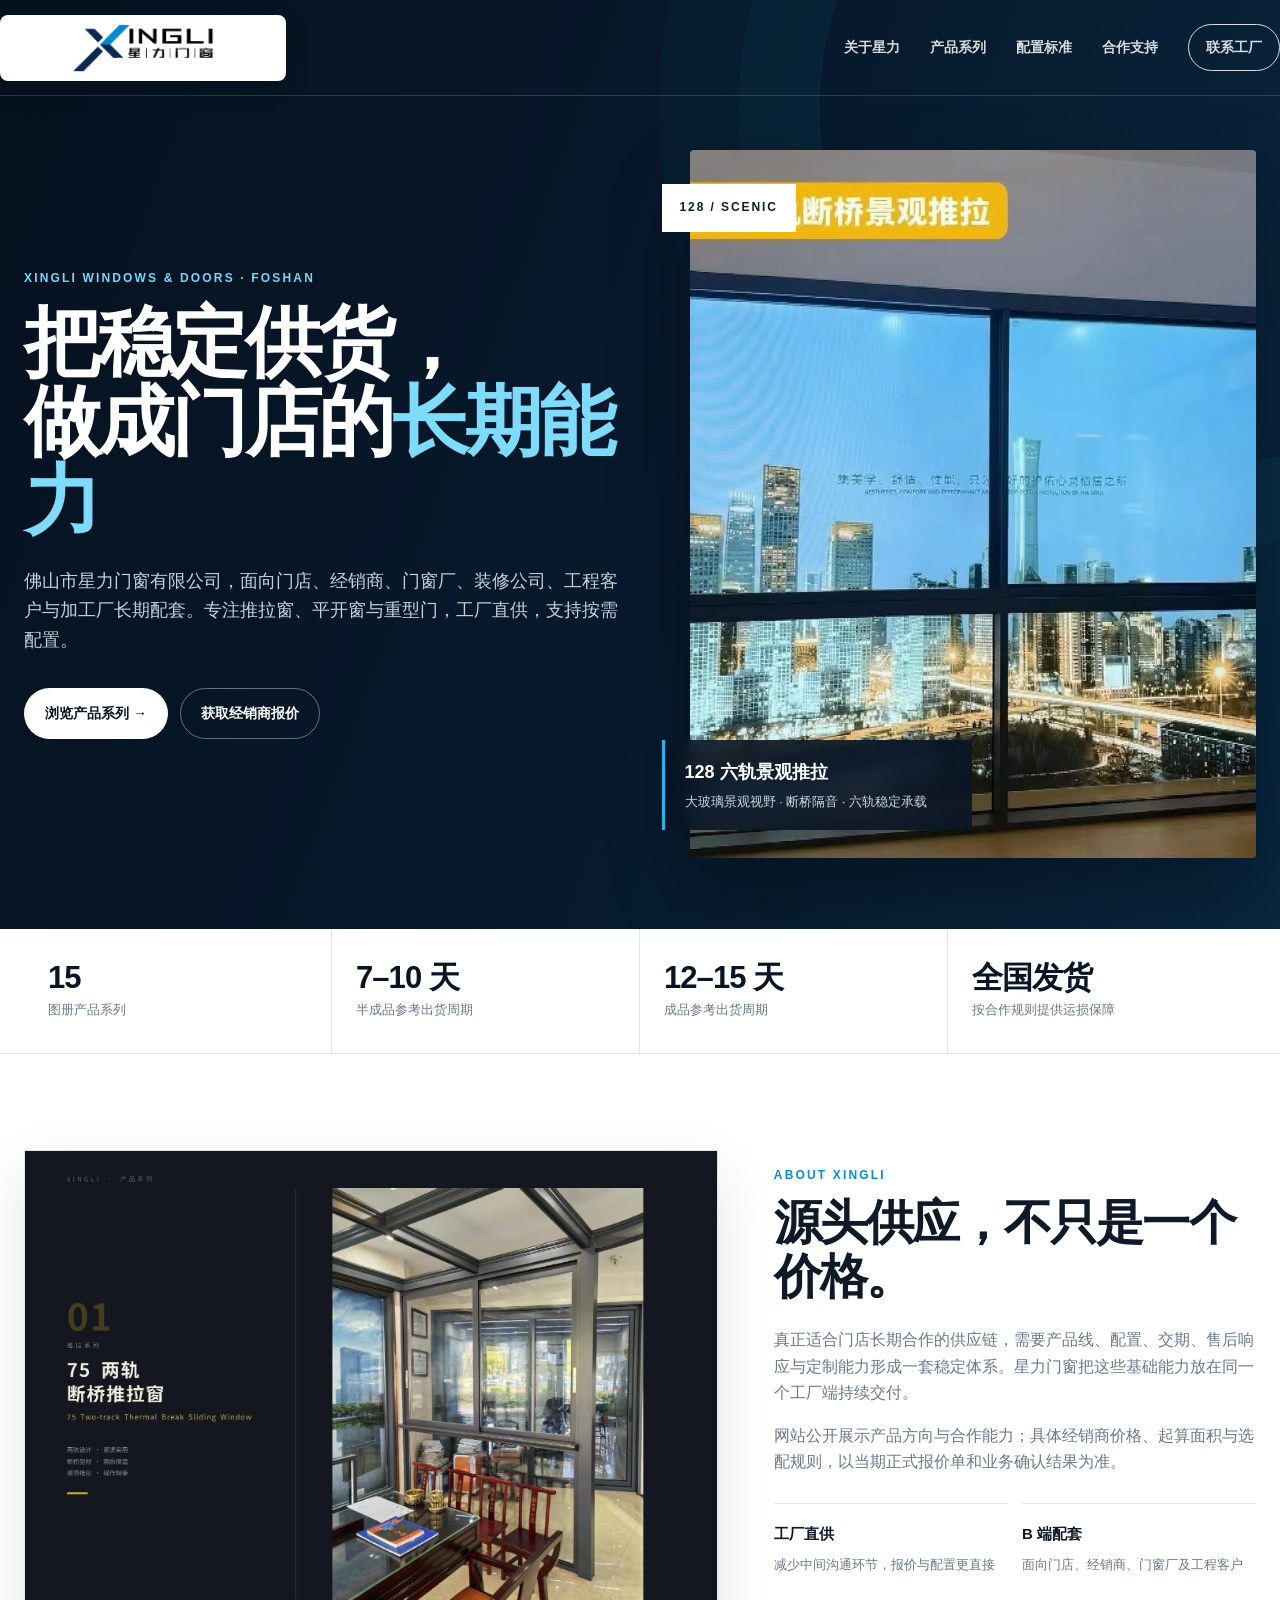
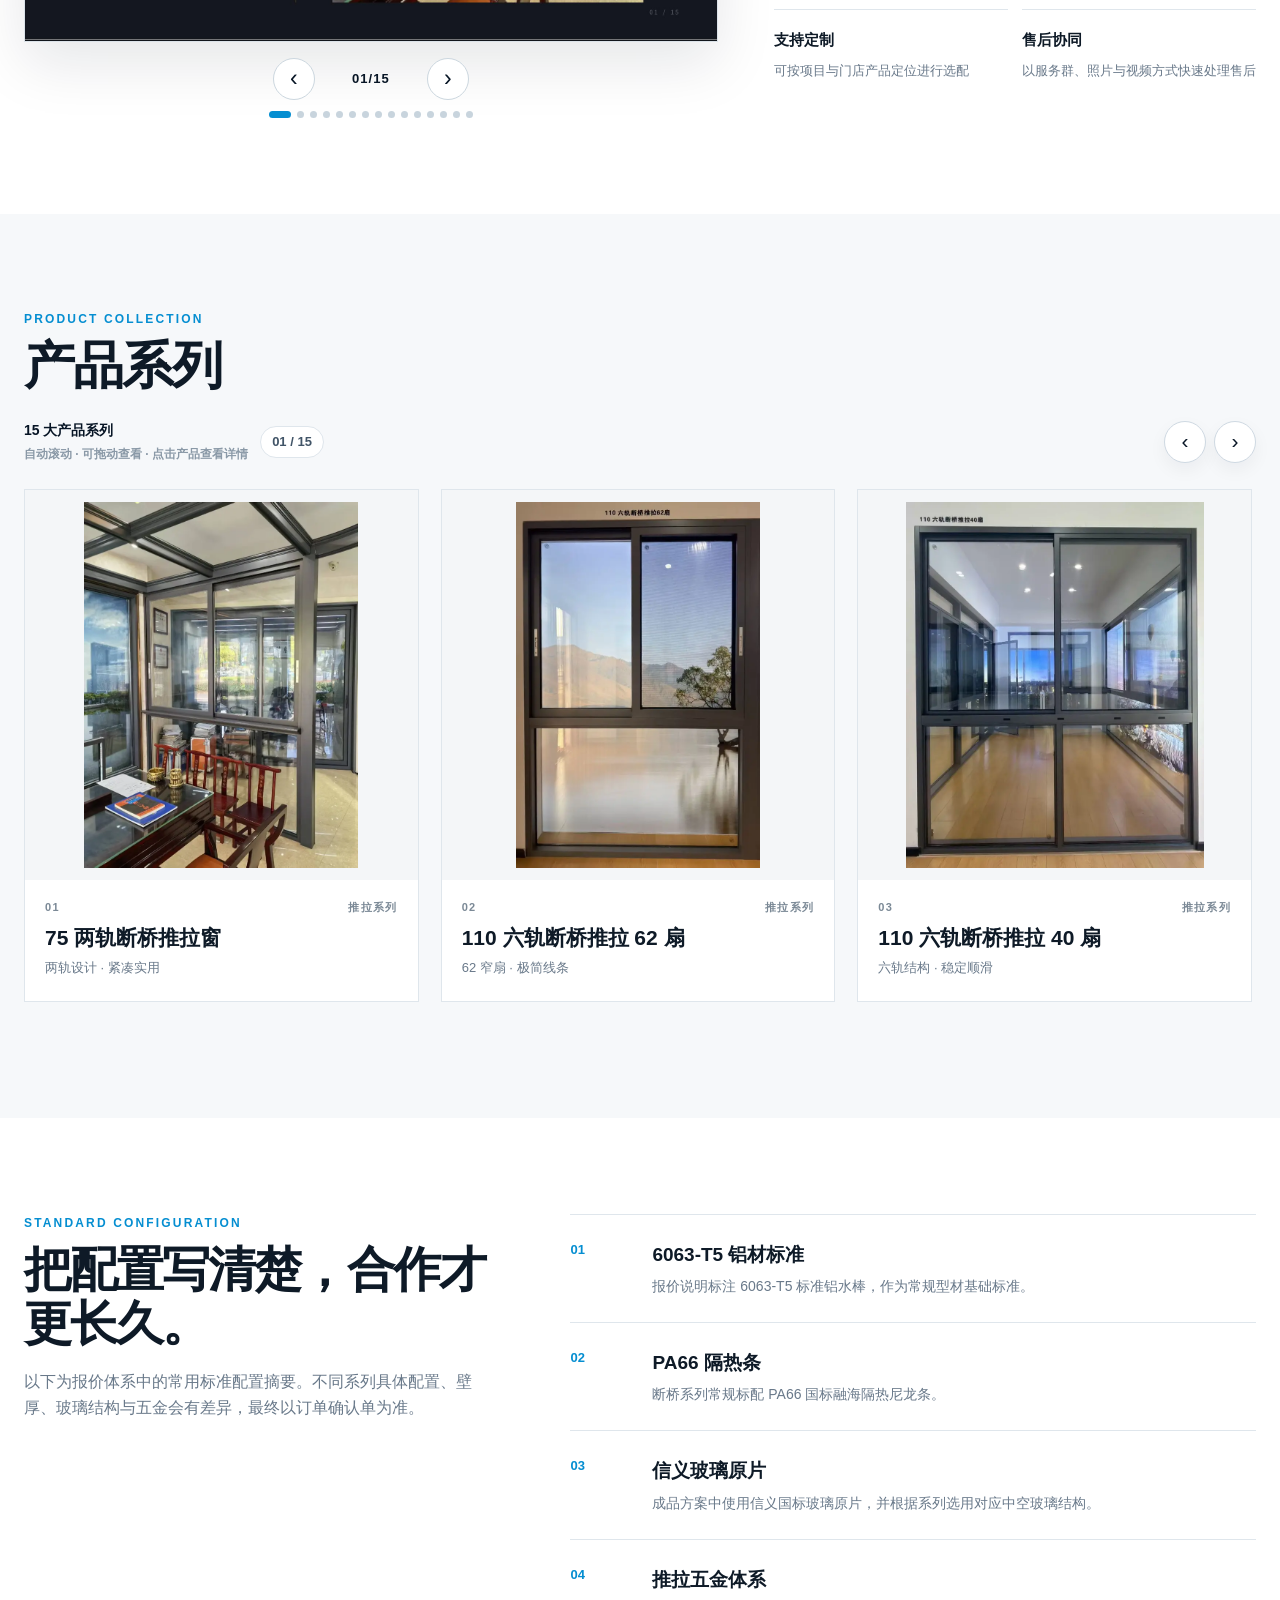
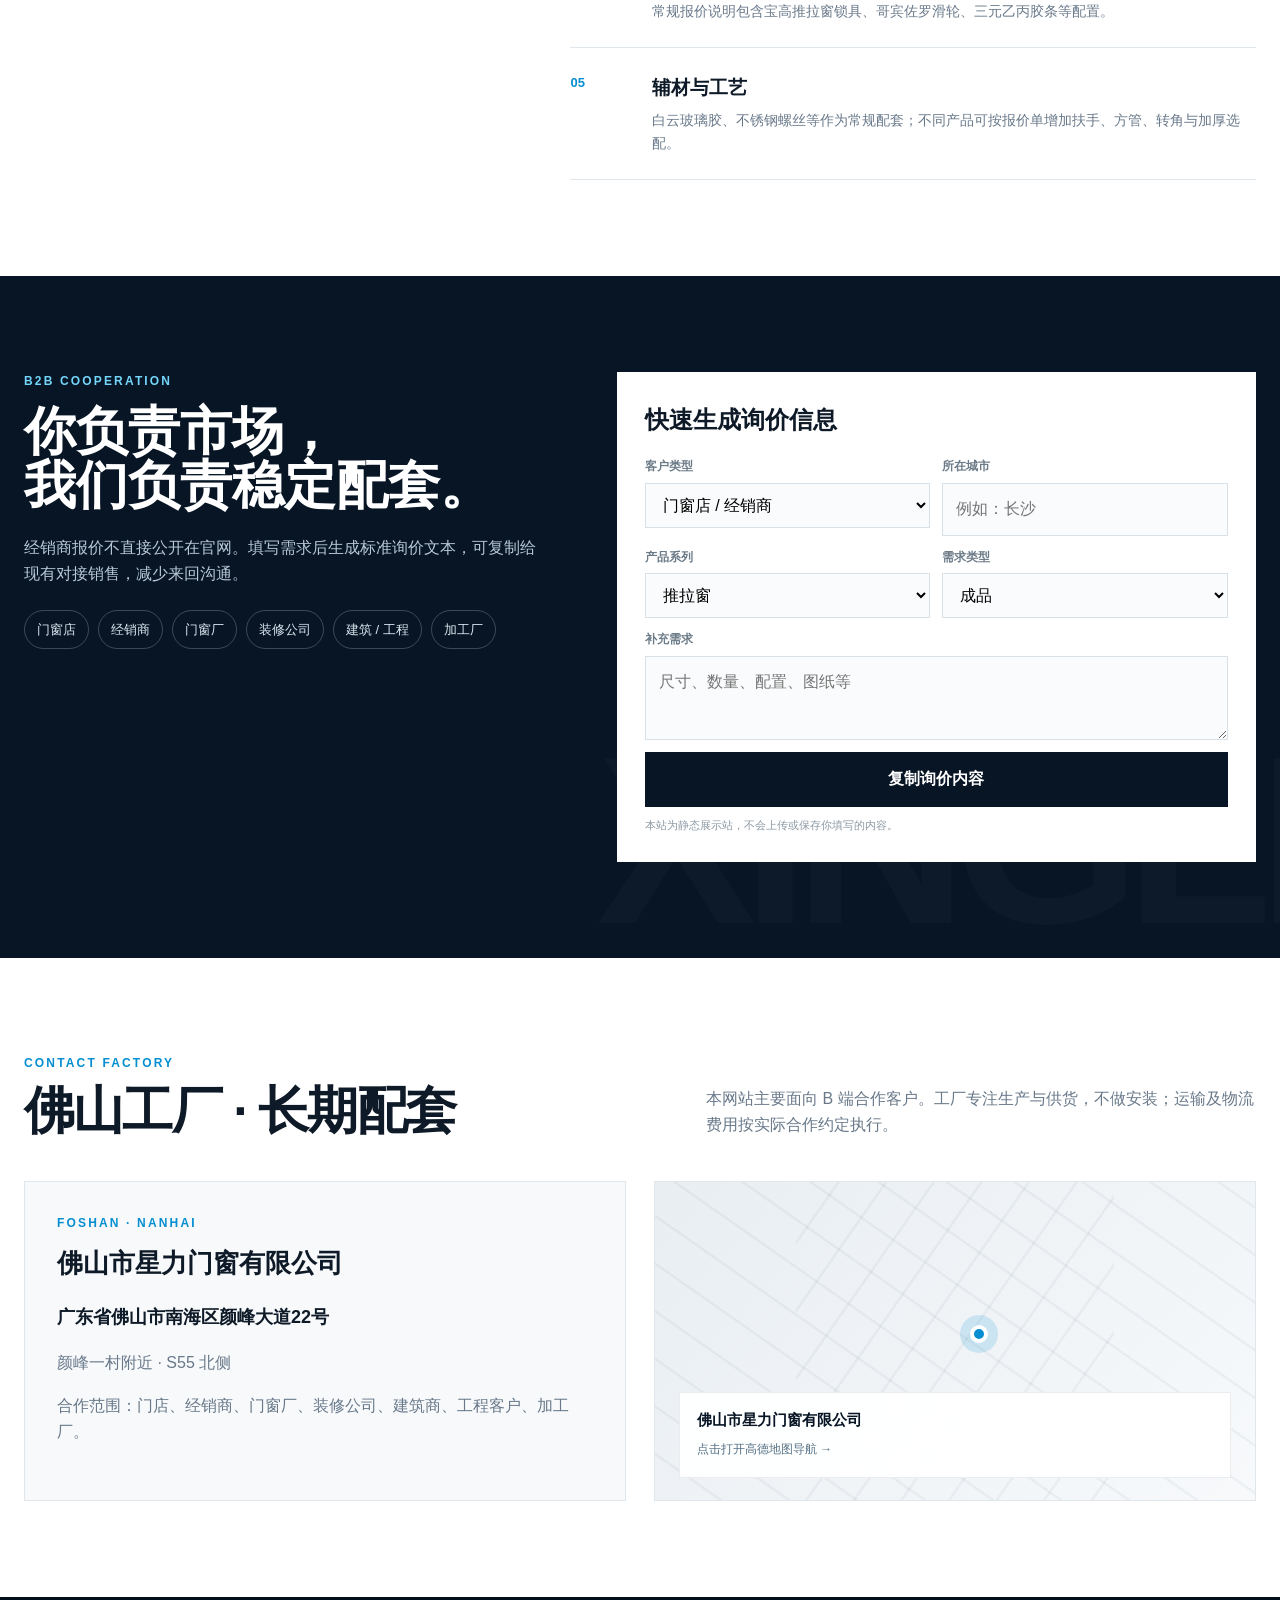
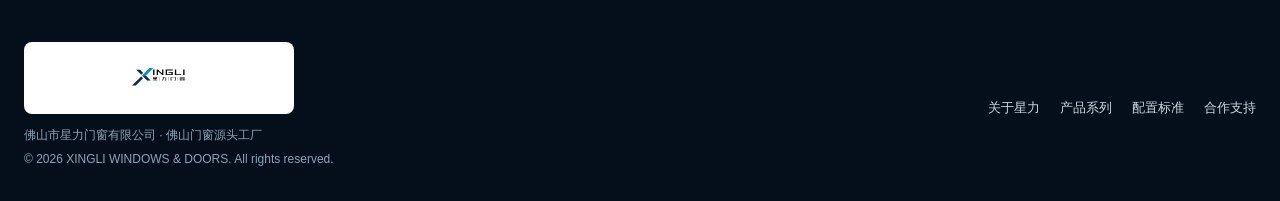
==== index.html @ fdb6240f "Add files via upload" ====
<!doctype html>
<html lang="zh-CN">
<head>
<meta charset="utf-8">
<meta name="viewport" content="width=device-width,initial-scale=1,viewport-fit=cover">
<meta name="description" content="佛山市星力门窗有限公司｜佛山门窗源头工厂，面向门店、经销商、门窗厂、装修公司、工程客户及加工厂长期配套供货。">
<meta name="theme-color" content="#071525">
<title>星力门窗｜佛山门窗源头工厂</title>
<style>
:root{--navy:#071525;--navy2:#0b2340;--blue:#058ed1;--cyan:#22b7eb;--ink:#0e1a27;--muted:#69798a;--paper:#f6f8fa;--line:#dfe6ec;--white:#fff;--max:1240px;--ease:cubic-bezier(.2,.75,.2,1)}
*{box-sizing:border-box} html{scroll-behavior:smooth} body{margin:0;font-family:Inter,-apple-system,BlinkMacSystemFont,"Segoe UI","PingFang SC","Microsoft YaHei",sans-serif;color:var(--ink);background:var(--white);line-height:1.65;overflow-x:hidden} a{color:inherit;text-decoration:none} img{display:block;max-width:100%} button,input,select,textarea{font:inherit}
.container{width:min(var(--max),calc(100% - 48px));margin:auto} .eyebrow{font-size:12px;font-weight:800;letter-spacing:.18em;text-transform:uppercase;color:var(--blue)}
.header{position:fixed;z-index:50;inset:0 0 auto 0;height:84px;display:flex;align-items:center;border-bottom:1px solid rgba(255,255,255,.16);transition:.3s var(--ease);color:#fff} .header.scrolled{background:rgba(255,255,255,.95);backdrop-filter:blur(18px);color:var(--ink);box-shadow:0 8px 30px rgba(7,21,37,.08);border-color:var(--line)}
.nav{display:flex;align-items:center;justify-content:space-between;gap:24px;width:100%} .brand img{height:44px;width:210px;object-fit:contain;background:#fff;border-radius:7px;padding:5px 10px} .navlinks{display:flex;align-items:center;gap:30px;font-size:14px;font-weight:700} .navlinks a{opacity:.84;position:relative} .navlinks a:hover{opacity:1} .nav-cta{padding:11px 17px;border:1px solid currentColor;border-radius:999px}
.hero{min-height:720px;background:linear-gradient(110deg,#06111f 0%,#071a2d 55%,#092740 100%);color:#fff;position:relative;overflow:hidden;padding:150px 0 72px} .hero:before{content:"";position:absolute;width:720px;height:720px;border:1px solid rgba(34,183,235,.12);border-radius:50%;right:-260px;top:-250px;box-shadow:0 0 0 80px rgba(34,183,235,.035),0 0 0 160px rgba(34,183,235,.02)}
.hero-grid{position:relative;z-index:2;display:grid;grid-template-columns:1.03fr .97fr;gap:64px;align-items:center} .hero .eyebrow{color:#74d7fa} .hero h1{font-size:clamp(46px,6vw,82px);line-height:1.03;margin:14px 0 26px;letter-spacing:-.045em;font-weight:800} .hero h1 em{font-style:normal;color:#7fdbfb} .hero-desc{font-size:18px;color:#c4d1dc;max-width:650px;margin:0 0 32px} .hero-actions{display:flex;gap:12px;flex-wrap:wrap} .btn{display:inline-flex;align-items:center;justify-content:center;gap:9px;border-radius:999px;padding:13px 20px;font-weight:800;font-size:14px;border:1px solid transparent;cursor:pointer;transition:.25s var(--ease)} .btn.primary{background:#fff;color:var(--navy)} .btn.ghost{border-color:rgba(255,255,255,.38);color:#fff;background:transparent} .btn:hover{transform:translateY(-2px)}
.hero-visual{position:relative} .hero-photo{width:100%;aspect-ratio:4/5;object-fit:cover;border-radius:4px;box-shadow:0 38px 80px rgba(0,0,0,.33)} .hero-visual:before{content:"128 / SCENIC";position:absolute;z-index:3;left:-28px;top:34px;padding:14px 18px;background:#fff;color:#0d1e31;font-size:12px;font-weight:900;letter-spacing:.16em} .hero-caption{position:absolute;z-index:3;left:-28px;bottom:28px;background:rgba(7,21,37,.88);backdrop-filter:blur(10px);padding:18px 20px;border-left:3px solid var(--cyan);width:min(310px,80%);font-size:13px;color:#c9d7e3} .hero-caption strong{display:block;color:#fff;font-size:18px;margin-bottom:3px}
.metrics{position:relative;z-index:4;margin-top:-1px;background:#fff;border-bottom:1px solid var(--line)} .metrics-grid{display:grid;grid-template-columns:repeat(4,1fr)} .metric{padding:31px 24px;border-right:1px solid var(--line)} .metric:last-child{border-right:0} .metric strong{display:block;font-size:31px;line-height:1.15;color:var(--navy);letter-spacing:-.03em} .metric span{font-size:13px;color:var(--muted)}
.section{padding:96px 0} .section.soft{background:var(--paper)} .section-head{display:flex;align-items:end;justify-content:space-between;gap:34px;margin-bottom:42px} .section-head h2{font-size:clamp(32px,4vw,52px);line-height:1.12;letter-spacing:-.035em;margin:8px 0 0} .section-head p{max-width:550px;color:var(--muted);margin:0}
.about-grid{display:grid;grid-template-columns:1fr 1fr;gap:70px;align-items:center} .about-photo{position:relative;overflow:hidden;background:#0a1b2e;min-height:540px} .about-photo img{width:100%;height:540px;object-fit:cover;opacity:.92} .about-photo:after{content:"XINGLI / FOSHAN";position:absolute;left:24px;bottom:22px;background:#fff;color:#0a1725;padding:12px 14px;font-size:11px;font-weight:900;letter-spacing:.16em} .about-copy h2{font-size:48px;line-height:1.12;letter-spacing:-.04em;margin:10px 0 24px} .about-copy p{color:var(--muted);font-size:16px} .about-points{display:grid;grid-template-columns:1fr 1fr;gap:14px;margin-top:28px} .about-point{padding:18px 0;border-top:1px solid var(--line)} .about-point b{display:block;font-size:15px;margin-bottom:4px} .about-point span{font-size:13px;color:var(--muted)}
.filters{display:flex;gap:9px;flex-wrap:wrap} .filter{border:1px solid var(--line);background:#fff;color:#536476;padding:9px 15px;border-radius:999px;cursor:pointer;font-weight:700;font-size:13px} .filter.active{background:var(--navy);color:#fff;border-color:var(--navy)} .product-grid{display:grid;grid-template-columns:repeat(3,1fr);gap:22px} .product-card{position:relative;min-width:0;background:#fff;border:1px solid var(--line);padding-bottom:22px;overflow:hidden;transition:.28s var(--ease)} .product-card:hover{transform:translateY(-6px);box-shadow:0 18px 55px rgba(7,21,37,.11)} .product-hit{position:absolute;inset:0;z-index:5;border:0;background:transparent;cursor:pointer} .product-photo{height:340px;overflow:hidden;background:#dce5eb} .product-photo img{width:100%;height:100%;object-fit:cover;transition:.6s var(--ease)} .product-card:hover .product-photo img{transform:scale(1.035)} .product-meta{display:flex;justify-content:space-between;padding:18px 20px 0;color:#7b8996;font-size:11px;font-weight:900;letter-spacing:.12em;text-transform:uppercase} .product-card h3{font-size:21px;line-height:1.3;margin:8px 20px 6px} .product-card p{margin:0 20px;color:var(--muted);font-size:13px}
.standards{display:grid;grid-template-columns:.82fr 1.18fr;gap:70px;align-items:start} .standards-intro{position:sticky;top:120px} .standards-intro h2{font-size:48px;line-height:1.12;margin:10px 0 18px;letter-spacing:-.04em} .standards-intro p{color:var(--muted)} .std-list{border-top:1px solid var(--line)} .std{display:grid;grid-template-columns:64px 1fr;gap:18px;padding:24px 0;border-bottom:1px solid var(--line)} .std-num{font-weight:900;color:var(--blue);font-size:13px} .std h3{margin:0 0 5px;font-size:19px} .std p{margin:0;color:var(--muted);font-size:14px}
.coop{background:var(--navy);color:#fff;position:relative;overflow:hidden} .coop:before{content:"XINGLI";position:absolute;right:-30px;bottom:-80px;font-weight:900;font-size:240px;letter-spacing:-.06em;color:rgba(255,255,255,.025)} .coop-grid{position:relative;z-index:2;display:grid;grid-template-columns:.9fr 1.1fr;gap:70px} .coop h2{font-size:52px;line-height:1.05;margin:12px 0 22px} .coop p{color:#b8c8d6} .coop-tags{display:flex;flex-wrap:wrap;gap:9px;margin-top:22px} .coop-tag{border:1px solid rgba(255,255,255,.22);padding:8px 12px;border-radius:999px;font-size:13px;color:#dbe6ef} .inquiry{background:#fff;color:var(--ink);padding:28px} .inquiry h3{margin:0 0 18px;font-size:24px} .form-grid{display:grid;grid-template-columns:1fr 1fr;gap:12px} .field{display:flex;flex-direction:column;gap:6px} .field.full{grid-column:1/-1} .field label{font-size:12px;font-weight:800;color:#6c7b88} .field input,.field select,.field textarea{width:100%;border:1px solid #d9e1e8;background:#fafbfc;padding:12px 13px;outline:none;border-radius:0} .field textarea{min-height:84px;resize:vertical} .copy-btn{width:100%;margin-top:12px;background:var(--navy);color:#fff;border:0;border-radius:0;padding:14px;font-weight:900;cursor:pointer} .form-note{font-size:11px;color:#8b98a3;margin-top:9px}
.address{display:grid;grid-template-columns:1fr 1fr;gap:28px;align-items:stretch} .address-card{background:#f7f9fb;border:1px solid var(--line);padding:32px} .address-card h3{font-size:26px;margin:8px 0 12px} .address-card p{color:var(--muted)} .address-card .big{font-size:18px;color:var(--ink);font-weight:800} .map-placeholder{min-height:320px;background:linear-gradient(135deg,#e9eef2,#f7f9fb);position:relative;overflow:hidden;border:1px solid var(--line)} .map-placeholder:before,.map-placeholder:after{content:"";position:absolute;inset:0;background:repeating-linear-gradient(35deg,transparent 0 36px,rgba(7,21,37,.045) 37px 39px)} .map-placeholder:after{transform:rotate(90deg)} .pin{position:absolute;z-index:3;left:54%;top:48%;transform:translate(-50%,-50%);width:18px;height:18px;background:var(--blue);border:4px solid #fff;border-radius:50%;box-shadow:0 0 0 10px rgba(5,142,209,.16)}
.footer{background:#050f1b;color:#8fa1b1;padding:45px 0 28px} .footer-grid{display:grid;grid-template-columns:1fr auto;gap:30px;align-items:center} .footer-brand img{height:42px;width:190px;object-fit:contain;background:#fff;border-radius:6px;padding:4px 8px;margin-bottom:12px} .footer p{font-size:12px;margin:4px 0} .footer-links{display:flex;gap:20px;color:#cbd6df;font-size:13px}
.modal{position:fixed;z-index:100;inset:0;background:rgba(3,12,22,.76);backdrop-filter:blur(8px);display:none;align-items:center;justify-content:center;padding:24px} .modal.open{display:flex} .modal-card{width:min(980px,100%);max-height:88vh;overflow:auto;background:#fff;display:grid;grid-template-columns:1fr 1fr;box-shadow:0 30px 90px rgba(0,0,0,.35)} .modal-photo{min-height:560px;background:#dce5eb} .modal-photo img{width:100%;height:100%;object-fit:cover} .modal-copy{padding:42px;position:relative} .modal-close{position:absolute;right:20px;top:18px;border:0;background:#f0f3f5;width:38px;height:38px;border-radius:50%;cursor:pointer;font-size:22px} .modal-copy h3{font-size:34px;line-height:1.16;margin:10px 0 22px} .modal-copy ul{padding:0;list-style:none;border-top:1px solid var(--line)} .modal-copy li{padding:13px 0;border-bottom:1px solid var(--line);color:#506171} .modal-copy .quote{margin-top:28px;background:var(--navy);color:#fff;padding:16px 18px;display:inline-block;font-weight:800}
.toast{position:fixed;z-index:120;left:50%;bottom:28px;transform:translate(-50%,20px);background:#071525;color:#fff;padding:12px 18px;opacity:0;pointer-events:none;transition:.25s;border-radius:999px;font-size:13px} .toast.show{opacity:1;transform:translate(-50%,0)}
@media(max-width:980px){.navlinks{display:none} .hero-grid,.about-grid,.standards,.coop-grid,.address{grid-template-columns:1fr} .hero{padding-top:130px} .hero-visual{max-width:620px} .hero-visual:before,.hero-caption{left:18px} .metrics-grid{grid-template-columns:1fr 1fr} .metric:nth-child(2){border-right:0} .product-grid{grid-template-columns:1fr 1fr} .standards-intro{position:static} .modal-card{grid-template-columns:1fr} .modal-photo{min-height:360px;max-height:420px}}
@media(max-width:620px){.container{width:min(var(--max),calc(100% - 28px))} .header{height:70px} .brand img{height:38px;width:178px} .hero{min-height:auto;padding:112px 0 52px} .hero h1{font-size:44px} .hero-desc{font-size:16px} .metrics-grid{grid-template-columns:1fr 1fr} .metric{padding:22px 15px} .metric strong{font-size:24px} .section{padding:68px 0} .section-head{display:block} .section-head p{margin-top:14px} .about-copy h2,.standards-intro h2,.coop h2{font-size:38px} .about-photo,.about-photo img{min-height:380px;height:380px} .product-grid{grid-template-columns:1fr} .product-photo{height:390px} .form-grid{grid-template-columns:1fr} .field.full{grid-column:auto} .footer-grid{grid-template-columns:1fr} .footer-links{flex-wrap:wrap} .modal-copy{padding:30px 22px} .modal-copy h3{font-size:28px}}

/* === V3 refinements: larger brand + full-series scrolling showcase === */
.header{height:96px}
.brand{display:flex;align-items:center;flex:0 0 auto}
.brand img{
  width:286px!important;
  height:66px!important;
  object-fit:contain!important;
  object-position:center!important;
  padding:8px 16px!important;
  border-radius:8px!important;
  background:#fff!important;
  box-shadow:0 8px 28px rgba(0,0,0,.10);
}
.header.scrolled .brand img{box-shadow:0 6px 22px rgba(7,21,37,.09)}
.filters{display:none!important}
#products .section-head{margin-bottom:24px}
.product-carousel-shell{position:relative}
.product-carousel-toolbar{
  display:flex;align-items:center;justify-content:space-between;gap:18px;
  margin:0 0 18px;color:#647587;font-size:13px
}
.product-carousel-label{display:flex;align-items:center;gap:12px;font-weight:700}
.product-carousel-label b{font-size:14px;color:var(--navy)}
.product-carousel-count{
  display:inline-flex;align-items:center;justify-content:center;
  min-width:64px;height:32px;padding:0 10px;border:1px solid var(--line);
  border-radius:999px;background:#fff;color:#415467;font-weight:800
}
.product-carousel-actions{display:flex;gap:8px}
.carousel-btn{
  width:42px;height:42px;border-radius:50%;border:1px solid #cfd9e2;background:#fff;
  color:var(--navy);display:grid;place-items:center;cursor:pointer;font-size:21px;
  transition:.22s var(--ease);box-shadow:0 7px 18px rgba(7,21,37,.05)
}
.carousel-btn:hover{background:var(--navy);color:#fff;transform:translateY(-1px)}
.product-grid{
  display:flex!important;
  grid-template-columns:none!important;
  gap:22px!important;
  overflow-x:auto!important;
  overflow-y:hidden;
  scroll-snap-type:x mandatory;
  scroll-behavior:smooth;
  padding:6px 2px 20px!important;
  scrollbar-width:thin;
  scrollbar-color:#b7c7d4 transparent;
  overscroll-behavior-x:contain;
}
.product-grid::-webkit-scrollbar{height:7px}
.product-grid::-webkit-scrollbar-track{background:transparent}
.product-grid::-webkit-scrollbar-thumb{background:#b7c7d4;border-radius:999px}
.product-card{
  flex:0 0 calc((100% - 44px)/3)!important;
  scroll-snap-align:start;
  display:block!important;
}
.product-photo{height:390px!important}
.product-carousel-hint{margin-top:3px;font-size:12px;color:#8a99a7}
@media(max-width:980px){
  .header{height:86px}
  .brand img{width:240px!important;height:58px!important}
  .product-card{flex-basis:calc((100% - 22px)/2)!important}
}
@media(max-width:620px){
  .header{height:76px}
  .brand img{width:205px!important;height:50px!important;padding:6px 10px!important}
  .product-carousel-toolbar{align-items:flex-end}
  .product-carousel-label{display:block}
  .product-carousel-count{margin-top:6px}
  .product-card{flex-basis:86%!important}
  .product-photo{height:390px!important}
  .carousel-btn{width:38px;height:38px}
}


/* === V4: preserve product-card carousel, show images in full, add 15-page catalogue slider === */
.product-photo{
  height:390px!important;
  padding:12px!important;
  background:#f4f6f8!important;
  display:flex!important;
  align-items:center!important;
  justify-content:center!important;
}
.product-photo img{
  width:100%!important;
  height:100%!important;
  object-fit:contain!important;
  object-position:center!important;
  transform:none!important;
}
.product-card:hover .product-photo img{transform:none!important}

.about-grid{grid-template-columns:minmax(0,1.18fr) minmax(360px,.82fr)!important;gap:56px!important;align-items:center!important}
.catalog-showcase{min-width:0;width:100%;position:relative}
.catalog-viewport{
  width:100%;overflow:hidden;background:#11151b;border:1px solid #dce3e9;
  box-shadow:0 22px 55px rgba(7,21,37,.10)
}
.catalog-track{display:flex;width:100%;transition:transform .62s cubic-bezier(.22,.61,.36,1);will-change:transform}
.catalog-slide{flex:0 0 100%;width:100%;display:flex;align-items:center;justify-content:center;background:#11151b}
.catalog-slide img{display:block;width:100%;height:auto;aspect-ratio:1754/1241;object-fit:contain;object-position:center;background:#11151b}
.catalog-controls{display:flex;align-items:center;justify-content:center;gap:16px;margin-top:16px}
.catalog-arrow{
  width:42px;height:42px;border-radius:50%;border:1px solid #ccd7df;background:#fff;color:#071525;
  font-size:23px;cursor:pointer;display:grid;place-items:center;transition:.2s
}
.catalog-arrow:hover{background:#071525;color:#fff;border-color:#071525}
.catalog-progress{min-width:80px;text-align:center;font-weight:900;letter-spacing:.08em;color:#071525;font-size:13px}
.catalog-dots{display:flex;justify-content:center;gap:6px;flex-wrap:wrap;margin-top:11px}
.catalog-dot{width:7px;height:7px;border:0;border-radius:50%;background:#c8d4dd;padding:0;cursor:pointer;transition:.2s}
.catalog-dot.active{width:22px;border-radius:99px;background:#058ed1}

.map-placeholder.map-link{display:block;text-decoration:none;color:inherit;cursor:pointer;transition:.25s;position:relative}
.map-placeholder.map-link:hover{transform:translateY(-2px);box-shadow:0 16px 40px rgba(7,21,37,.10)}
.map-label{position:absolute;z-index:4;left:24px;right:24px;bottom:22px;background:rgba(255,255,255,.94);padding:15px 17px;border:1px solid rgba(7,21,37,.08);backdrop-filter:blur(8px)}
.map-label b{display:block;font-size:15px;color:#071525;margin-bottom:3px}
.map-label small{font-size:12px;color:#547084}

.footer-brand img{
  width:270px!important;height:72px!important;object-fit:contain!important;object-position:center!important;
  padding:7px 12px!important;background:#fff!important;border-radius:8px!important;margin-bottom:12px!important
}

@media(max-width:980px){
  .about-grid{grid-template-columns:1fr!important;gap:36px!important}
  .catalog-showcase{max-width:900px;margin:0 auto}
  .product-photo{height:360px!important}
}
@media(max-width:760px){
  .product-photo{height:330px!important;padding:8px!important}
  .catalog-controls{margin-top:12px}
  .catalog-arrow{width:38px;height:38px}
  .footer-brand img{width:240px!important;height:64px!important}
}

</style>
</head>
<body>
<header class="header" id="header"><div class="container nav"><a class="brand" href="#top" aria-label="星力门窗首页"><img src="[data-uri]" alt="星力门窗 LOGO"></a><nav class="navlinks"><a href="#about">关于星力</a><a href="#products">产品系列</a><a href="#standards">配置标准</a><a href="#cooperation">合作支持</a><a href="#contact" class="nav-cta">联系工厂</a></nav></div></header>
<main id="top">
<section class="hero"><div class="container hero-grid"><div><div class="eyebrow">XINGLI WINDOWS & DOORS · FOSHAN</div><h1>把稳定供货，<br>做成门店的<em>长期能力</em></h1><p class="hero-desc">佛山市星力门窗有限公司，面向门店、经销商、门窗厂、装修公司、工程客户与加工厂长期配套。专注推拉窗、平开窗与重型门，工厂直供，支持按需配置。</p><div class="hero-actions"><a class="btn primary" href="#products">浏览产品系列 →</a><a class="btn ghost" href="#cooperation">获取经销商报价</a></div></div><div class="hero-visual"><img class="hero-photo" src="[data-uri]" alt="128六轨断桥景观推拉"><div class="hero-caption"><strong>128 六轨景观推拉</strong>大玻璃景观视野 · 断桥隔音 · 六轨稳定承载</div></div></div></section>
<section class="metrics"><div class="container metrics-grid"><div class="metric"><strong>15</strong><span>图册产品系列</span></div><div class="metric"><strong>7–10 天</strong><span>半成品参考出货周期</span></div><div class="metric"><strong>12–15 天</strong><span>成品参考出货周期</span></div><div class="metric"><strong>全国发货</strong><span>按合作规则提供运损保障</span></div></div></section>
<section class="section" id="about"><div class="container about-grid">
<div class="catalog-showcase" id="catalogShowcase" aria-label="星力门窗15个产品系列图册轮播">
  <div class="catalog-viewport"><div class="catalog-track" id="catalogTrack"><div class="catalog-slide" data-catalog-slide="1"><img src="[data-uri]" alt="星力门窗产品系列图册第1页"></div><div class="catalog-slide" data-catalog-slide="2"><img src="[data-uri]" alt="星力门窗产品系列图册第2页"></div><div class="catalog-slide" data-catalog-slide="3"><img src="[data-uri]" alt="星力门窗产品系列图册第3页"></div><div class="catalog-slide" data-catalog-slide="4"><img src="[data-uri]" alt="星力门窗产品系列图册第4页"></div><div class="catalog-slide" data-catalog-slide="5"><img src="[data-uri]" alt="星力门窗产品系列图册第5页"></div><div class="catalog-slide" data-catalog-slide="6"><img src="[data-uri]" alt="星力门窗产品系列图册第6页"></div><div class="catalog-slide" data-catalog-slide="7"><img src="[data-uri]" alt="星力门窗产品系列图册第7页"></div><div class="catalog-slide" data-catalog-slide="8"><img src="[data-uri]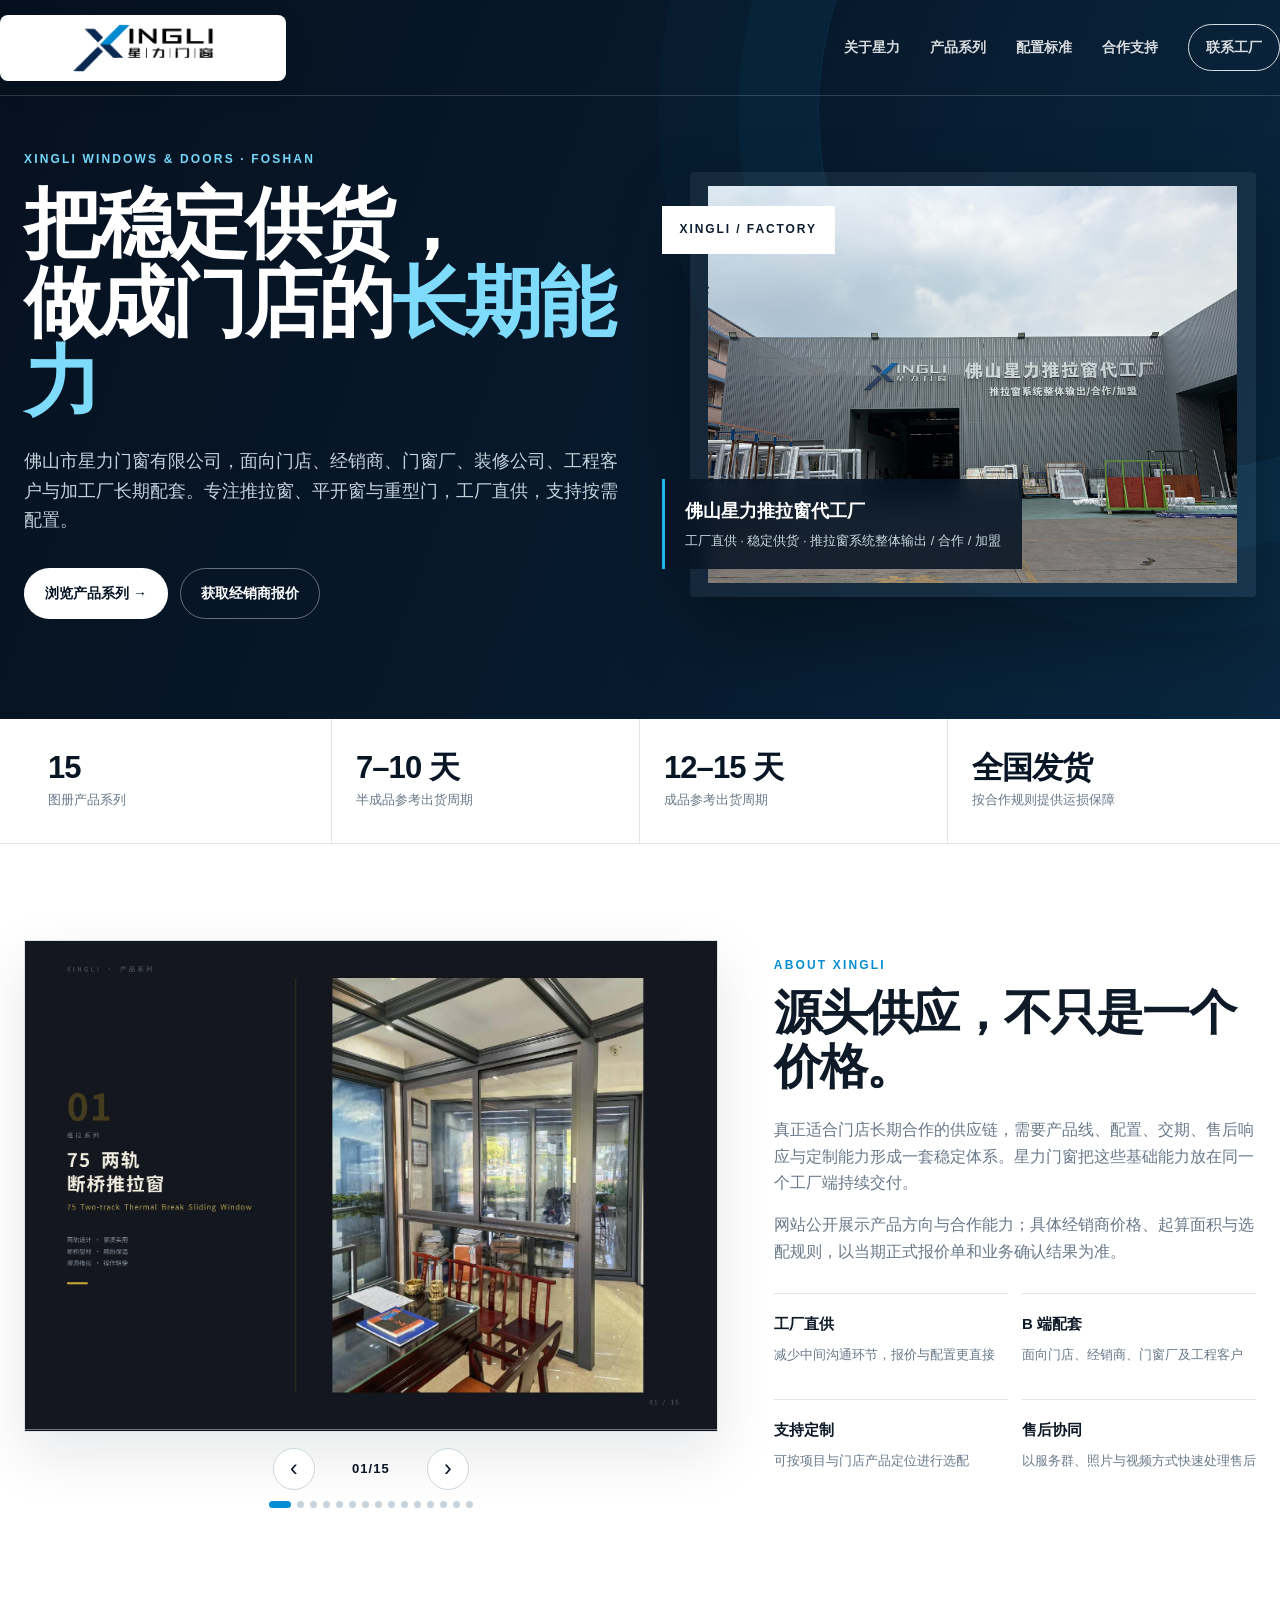
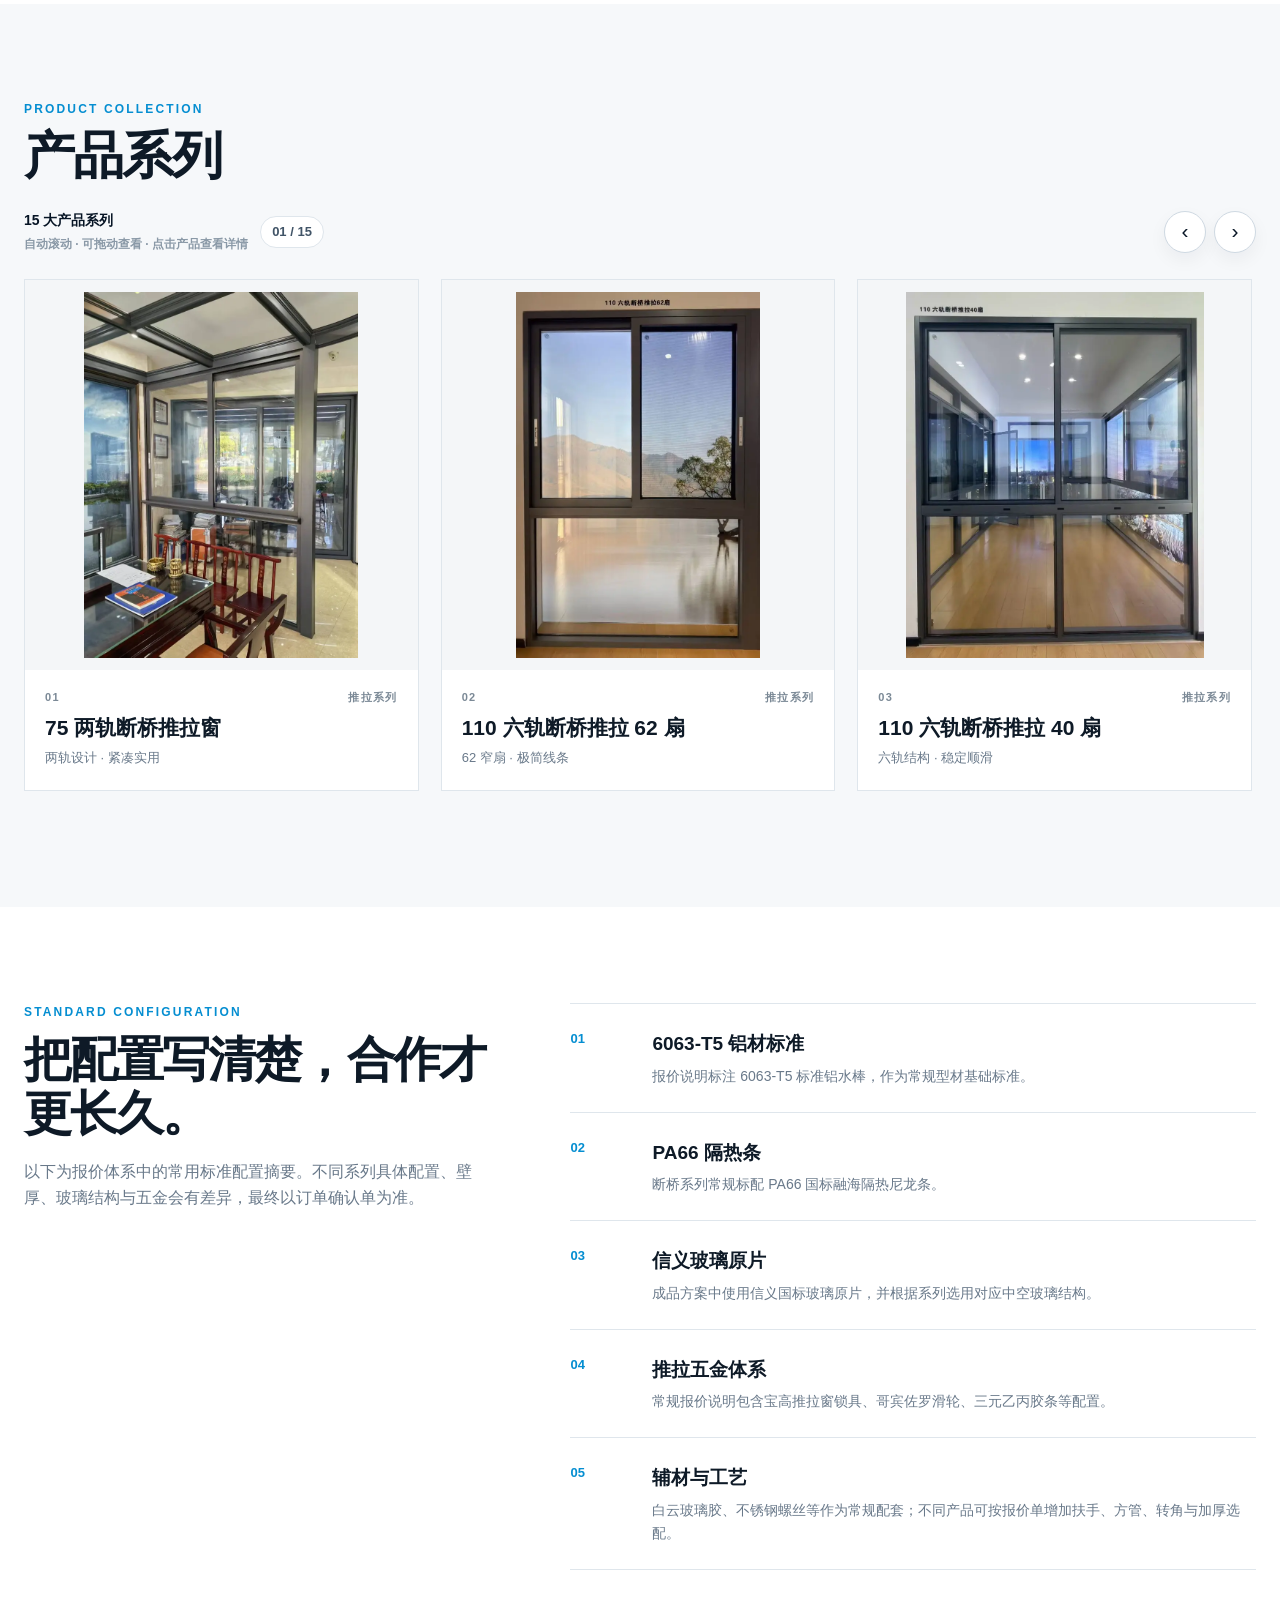
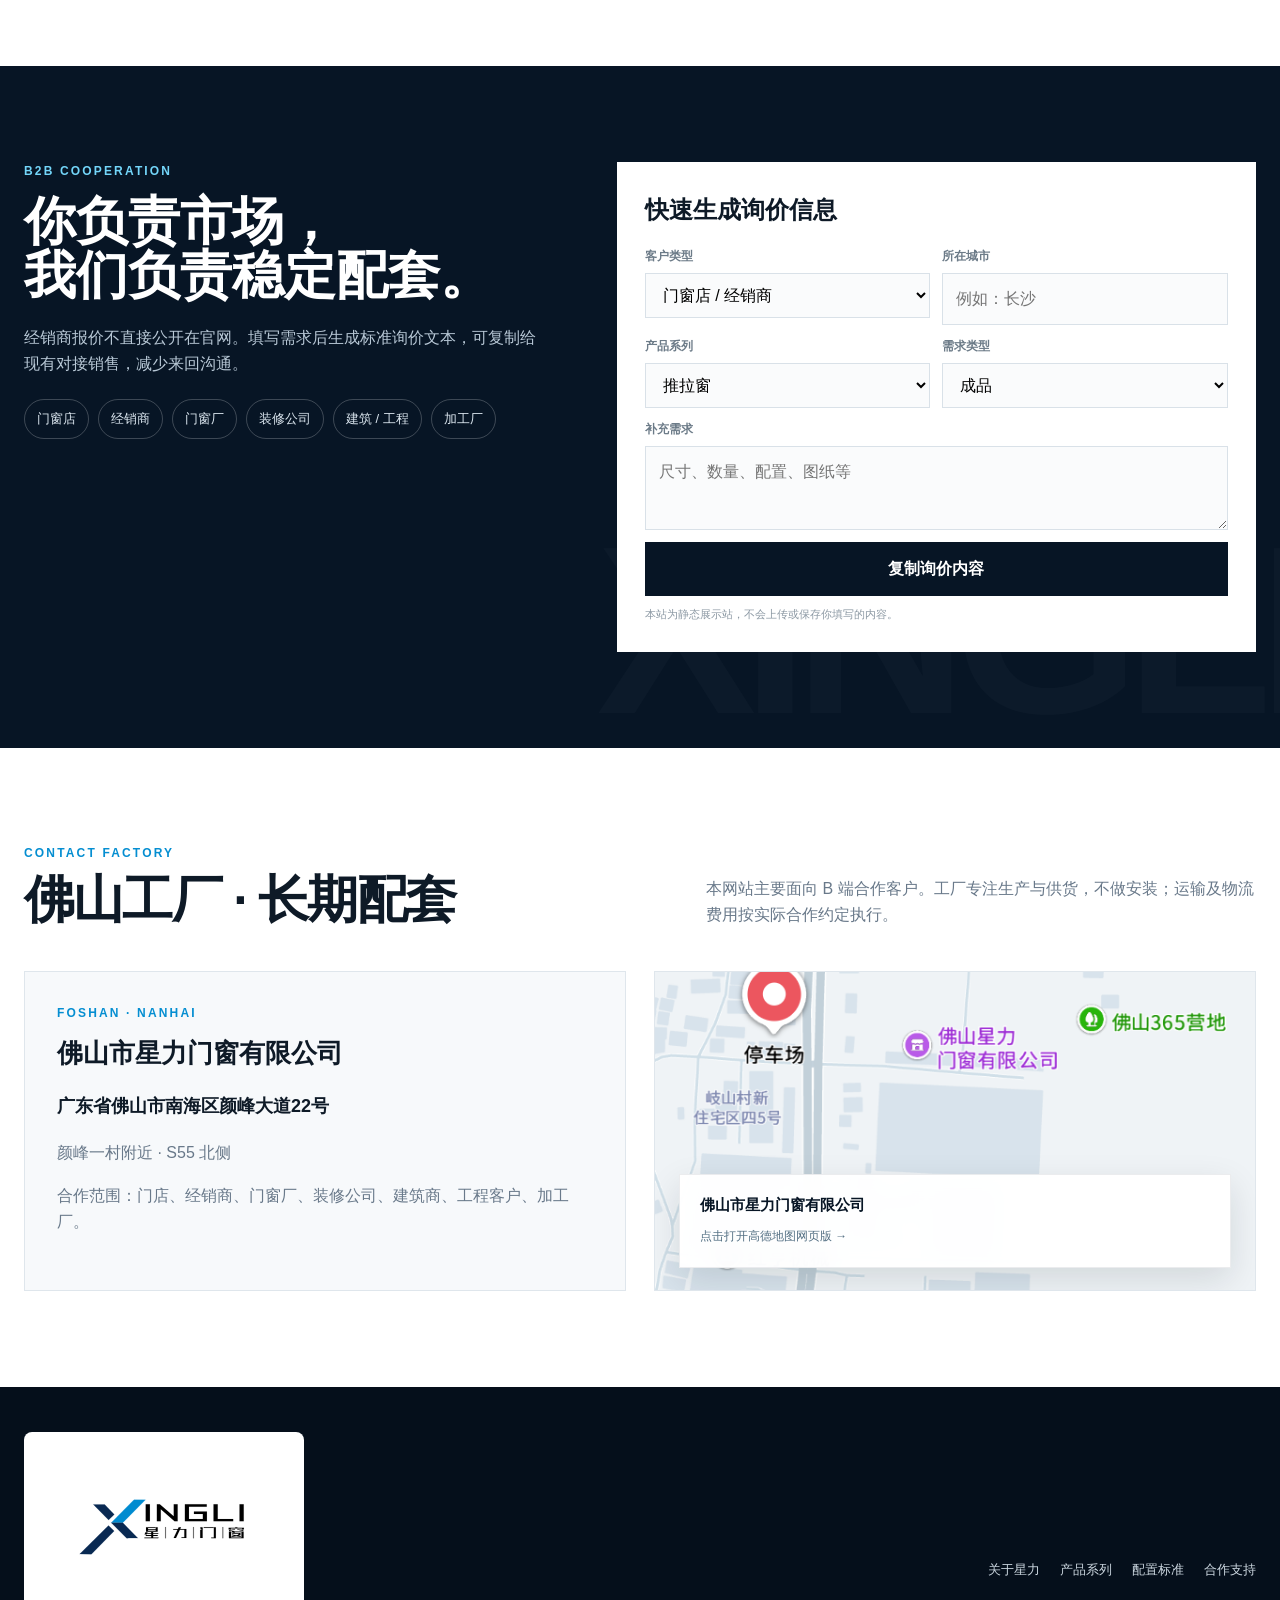
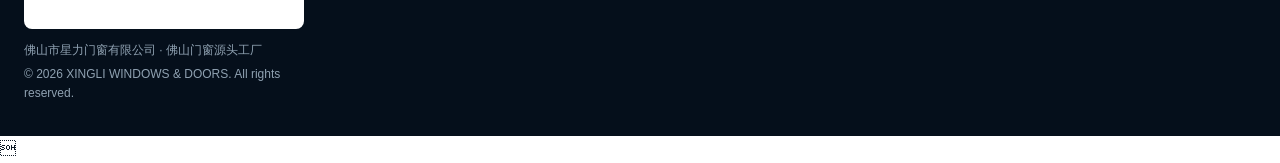
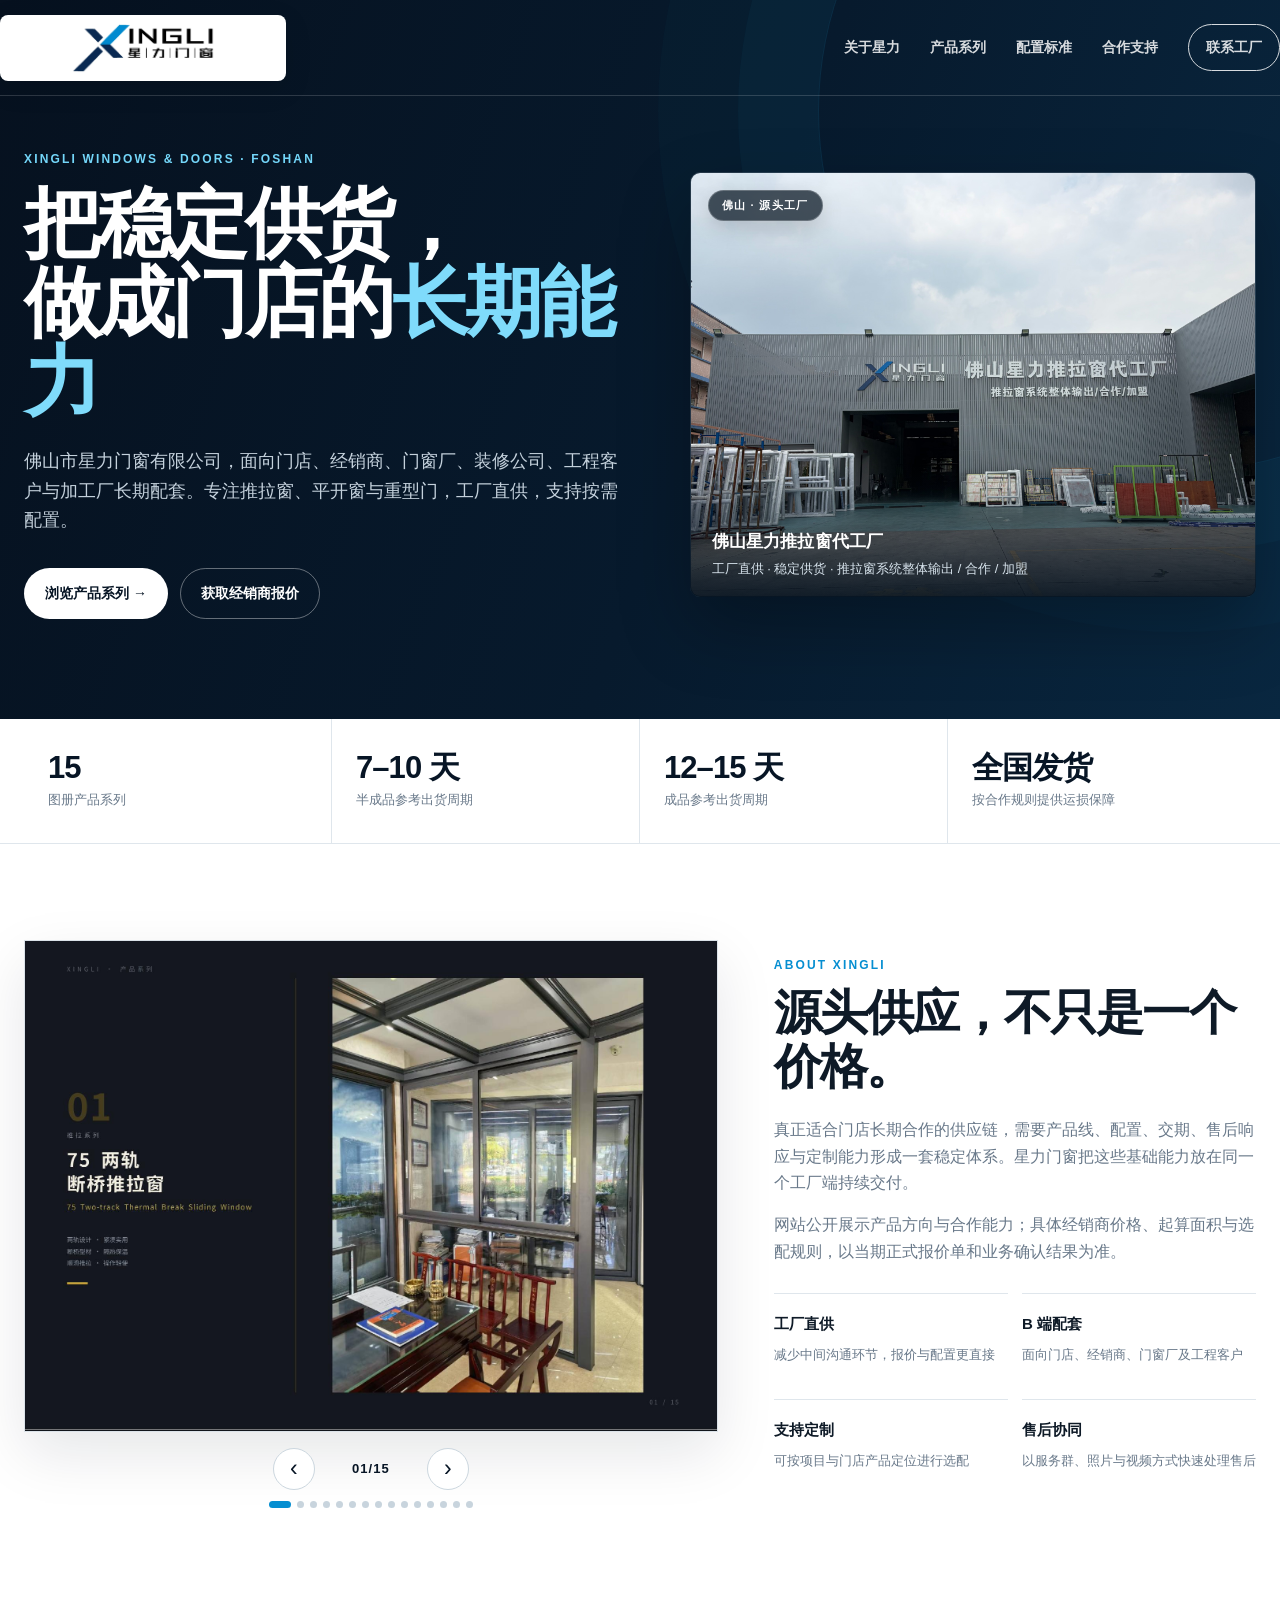
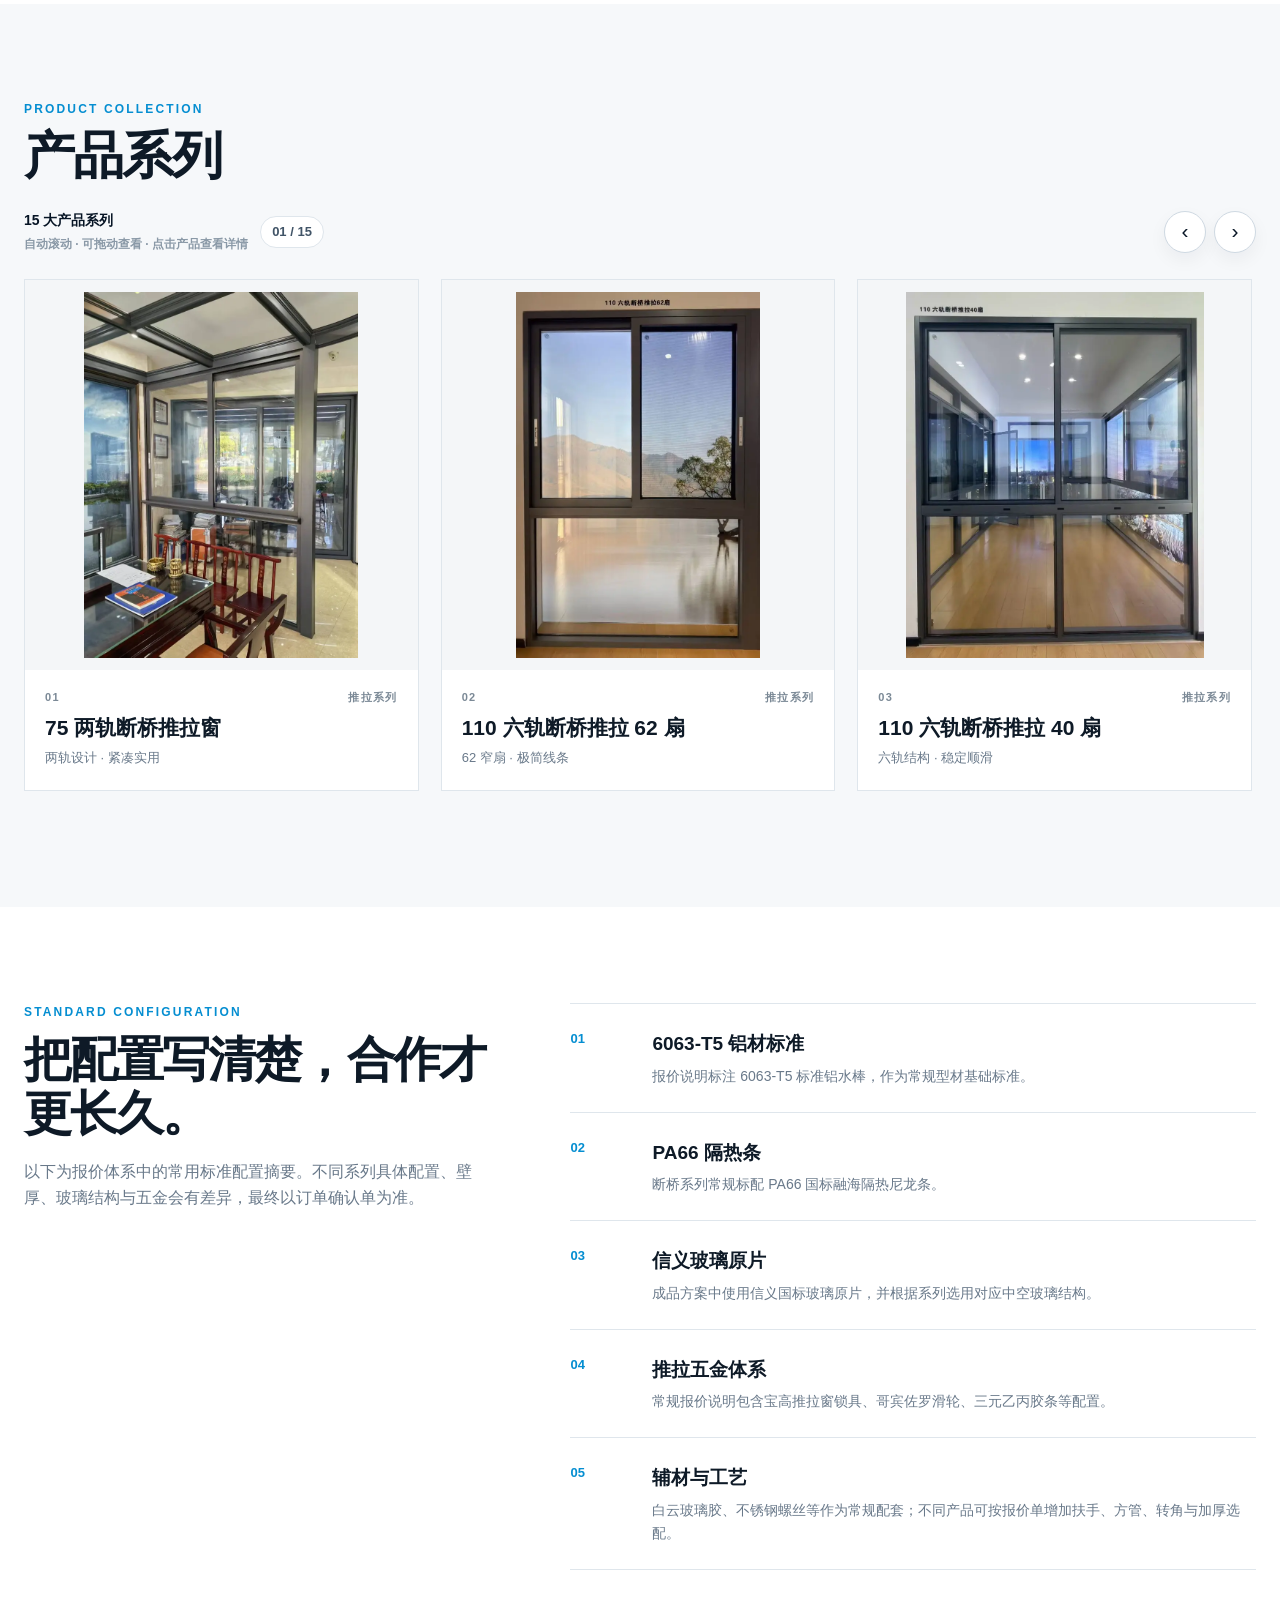
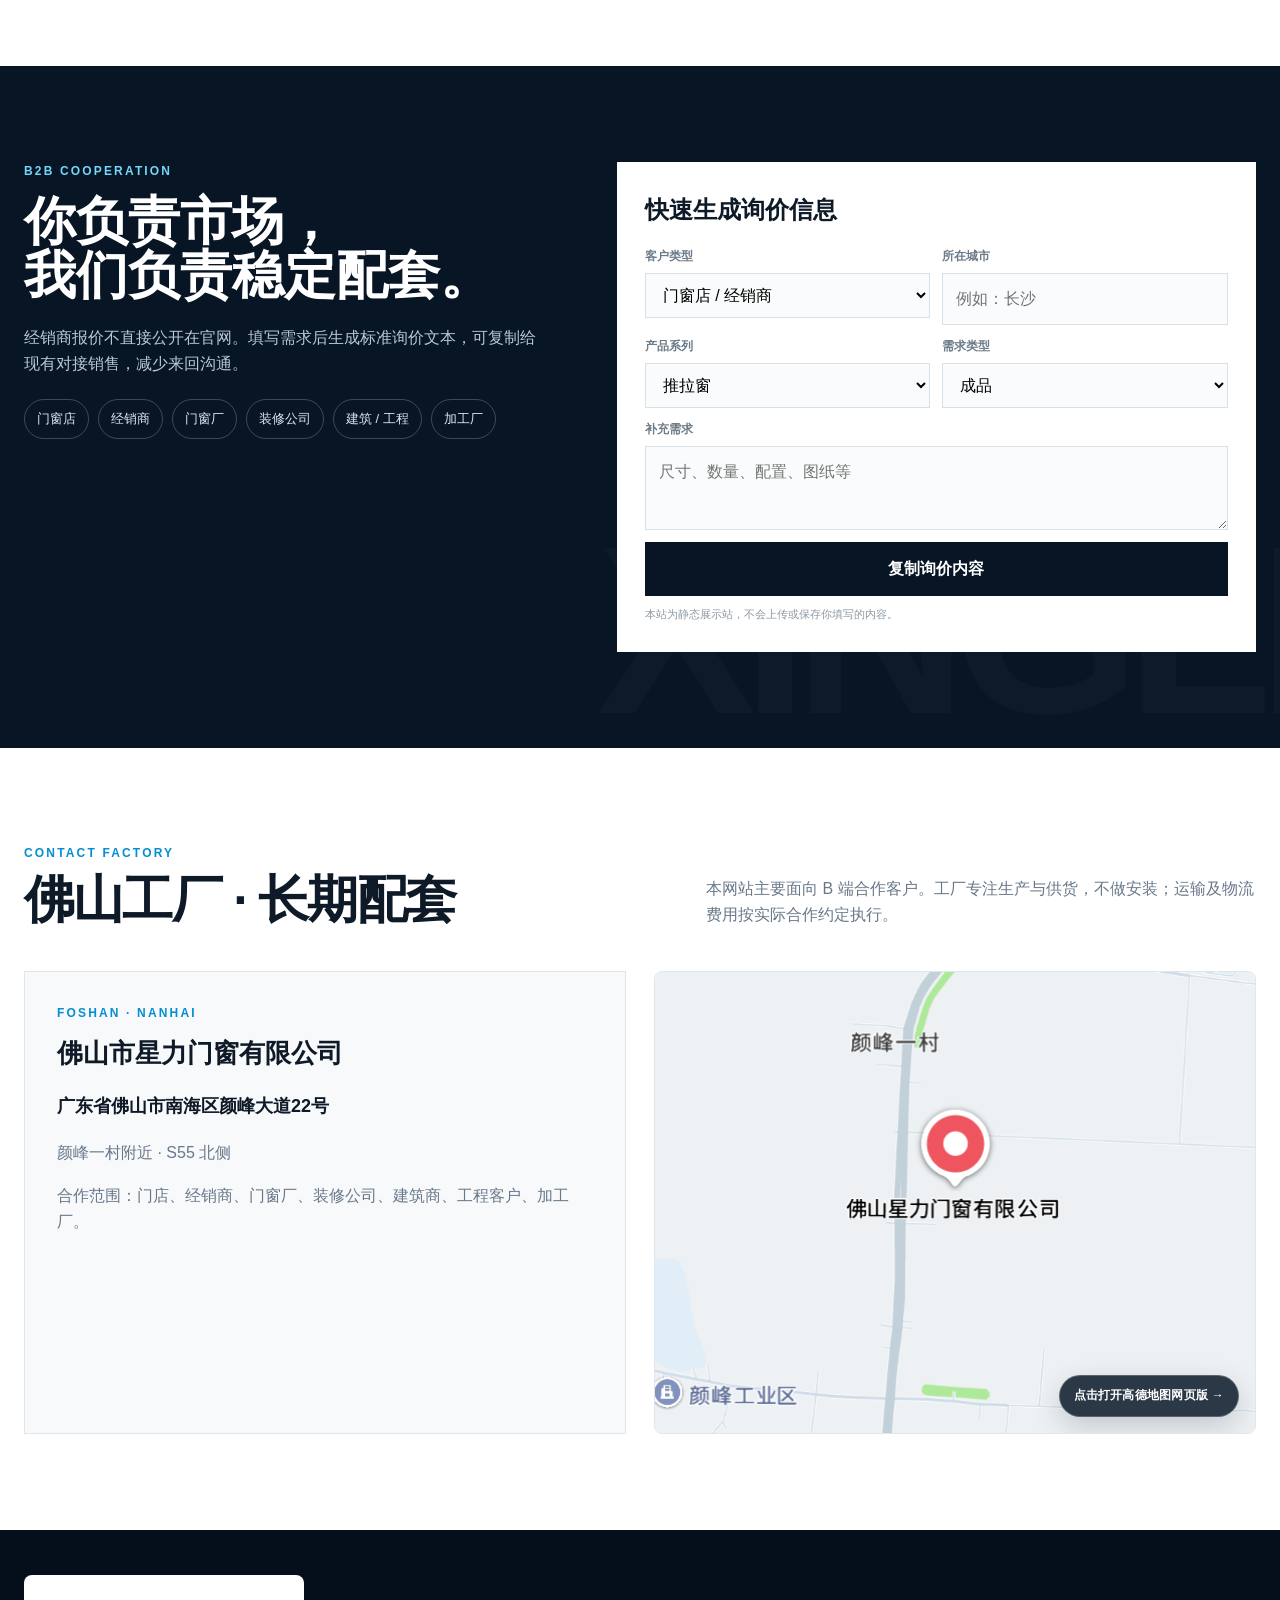
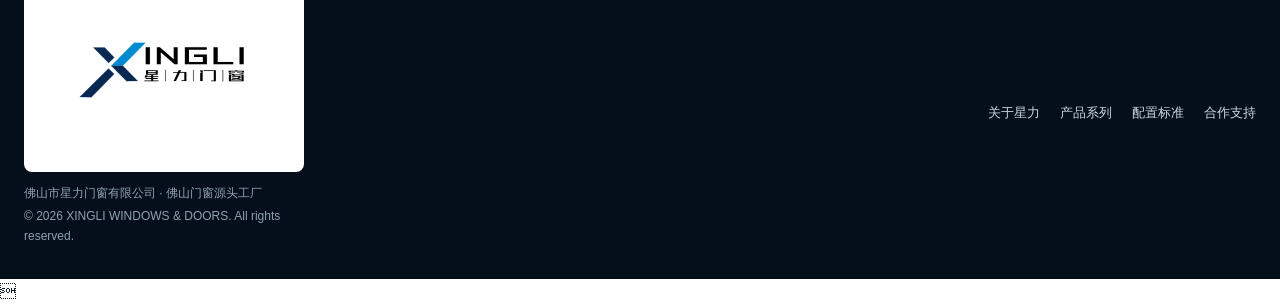
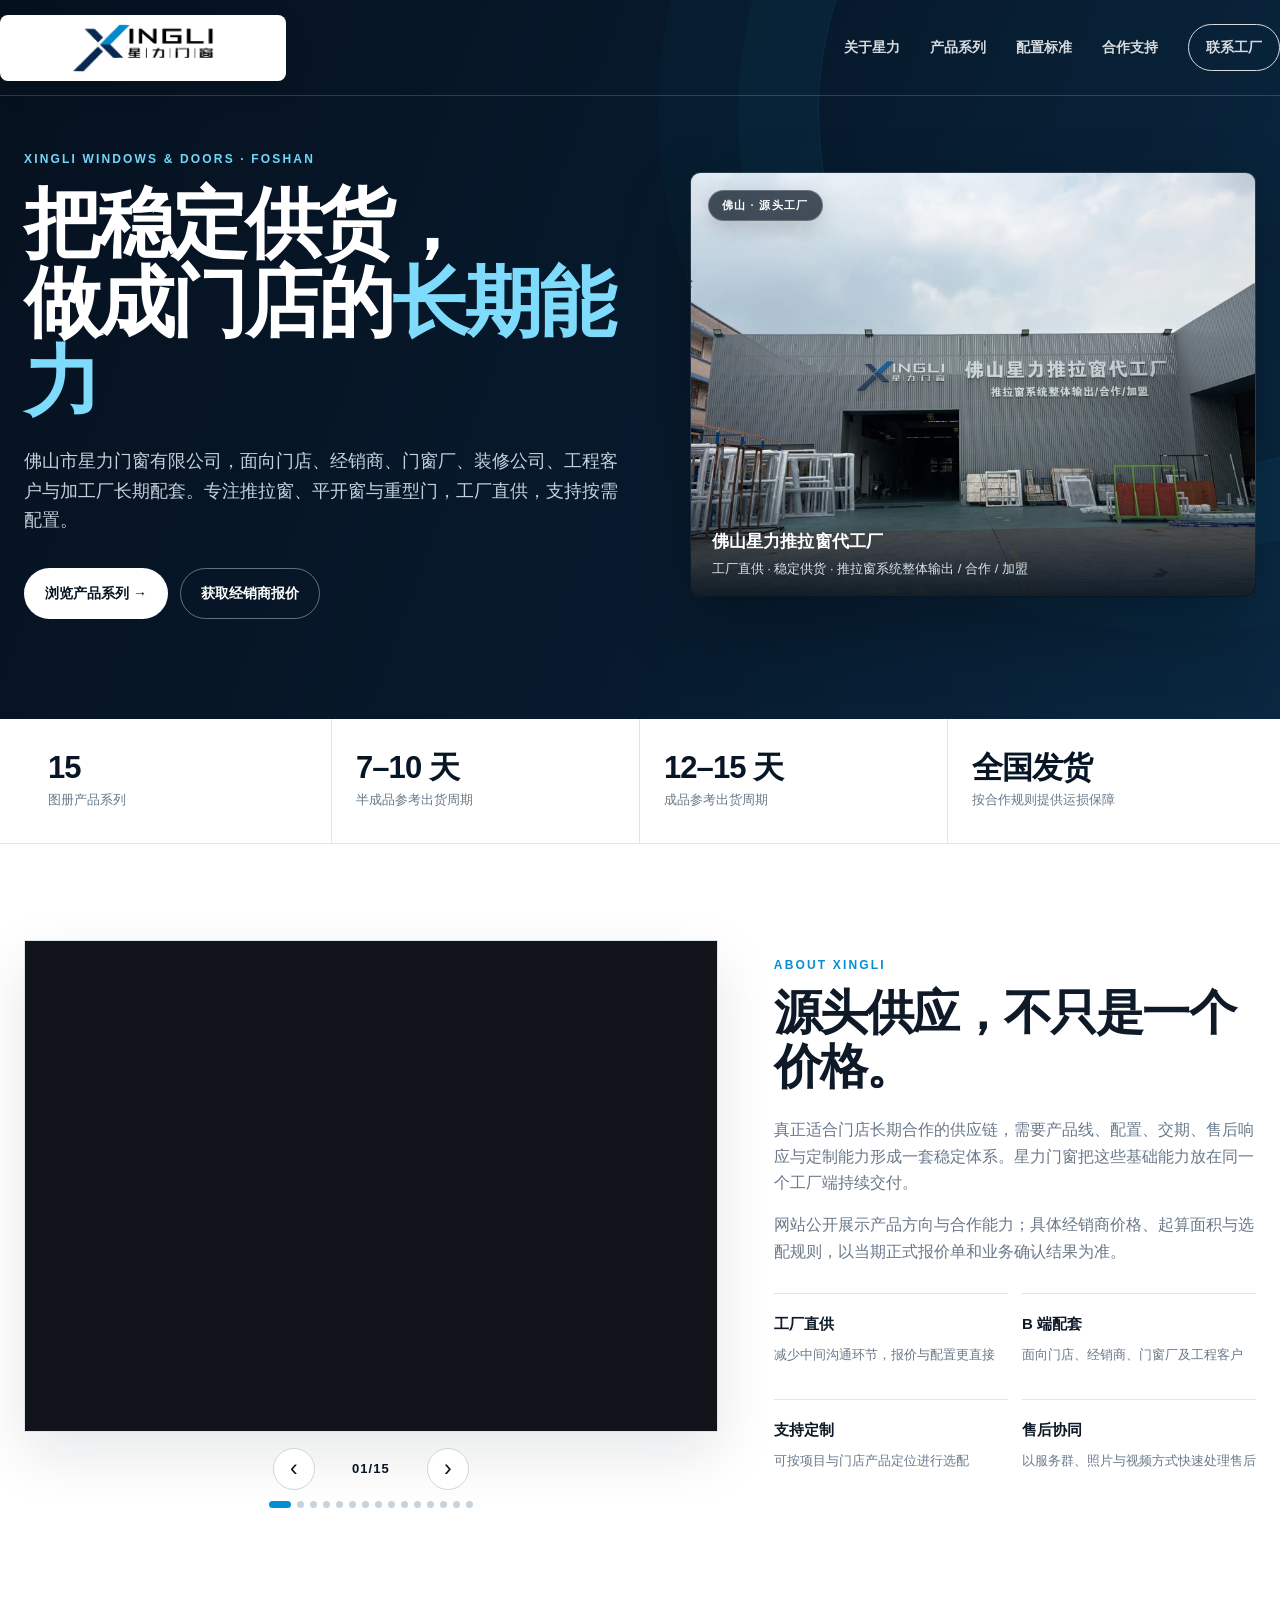
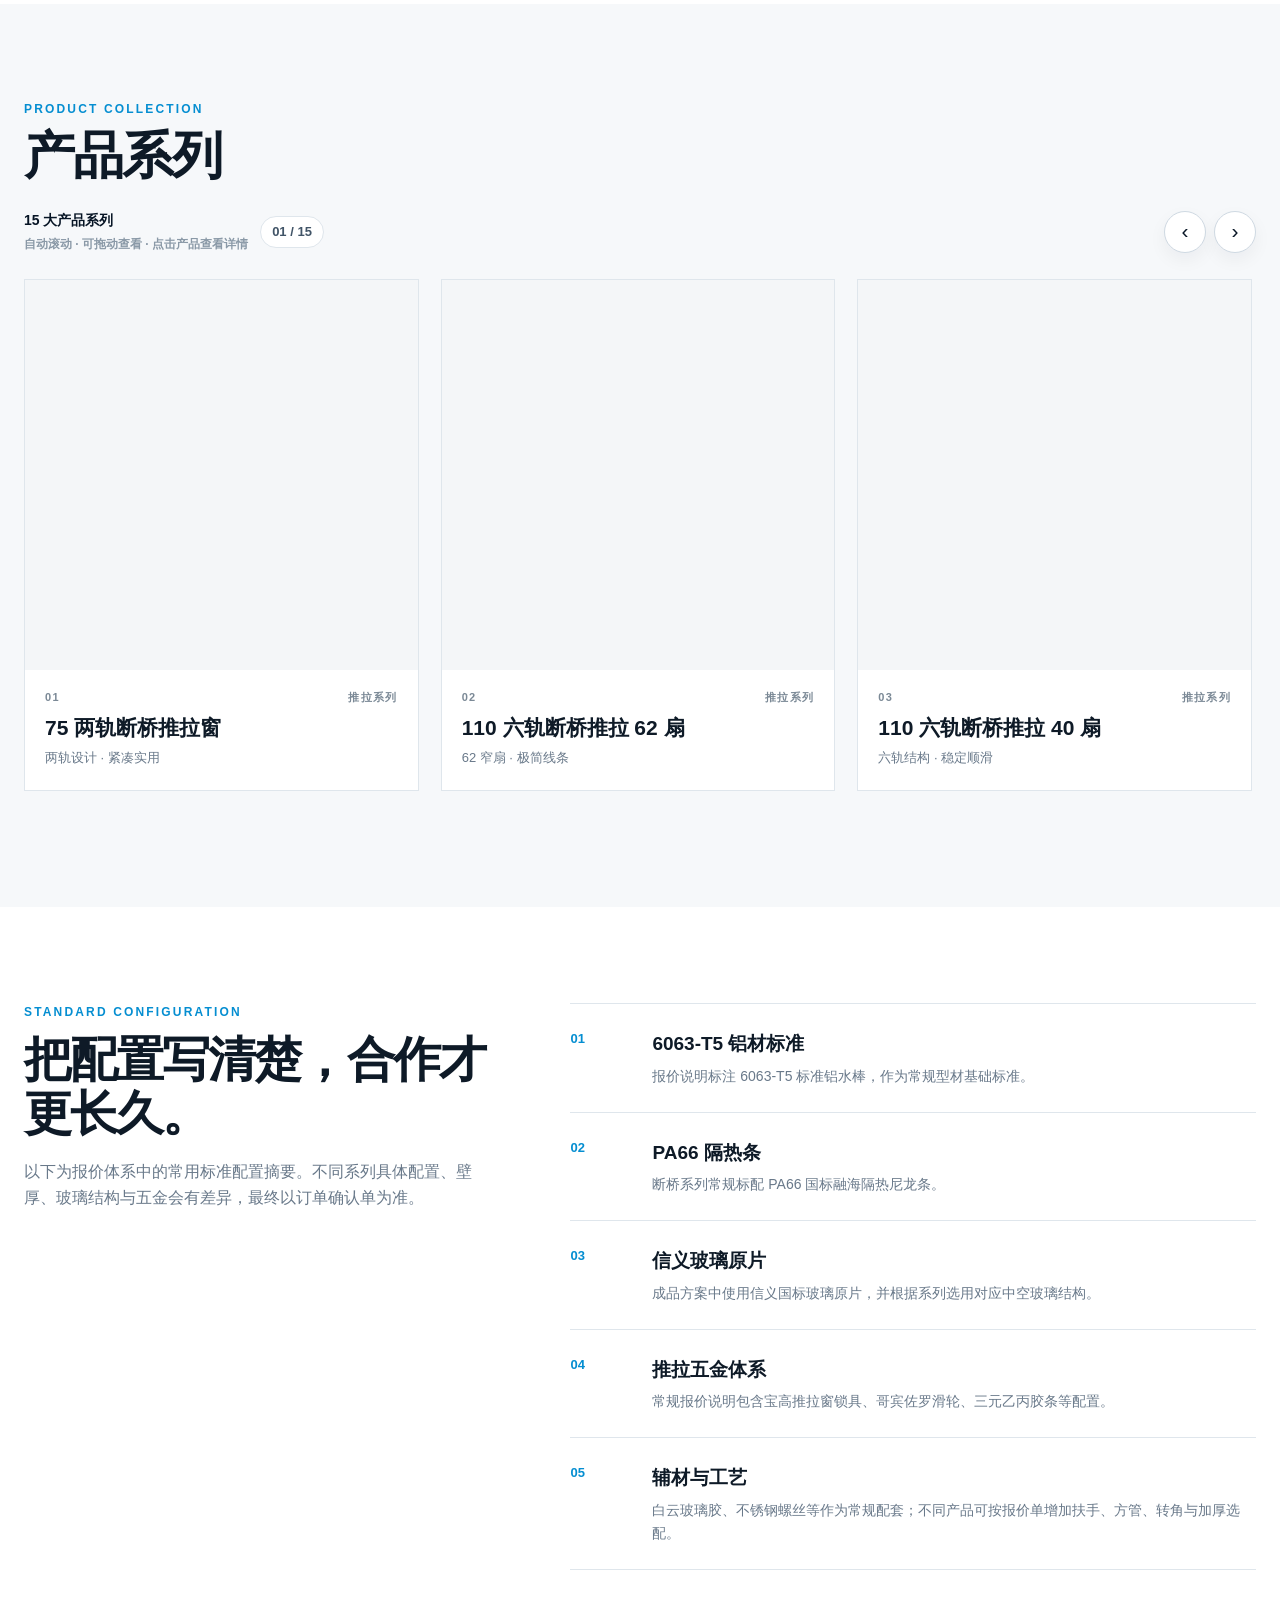
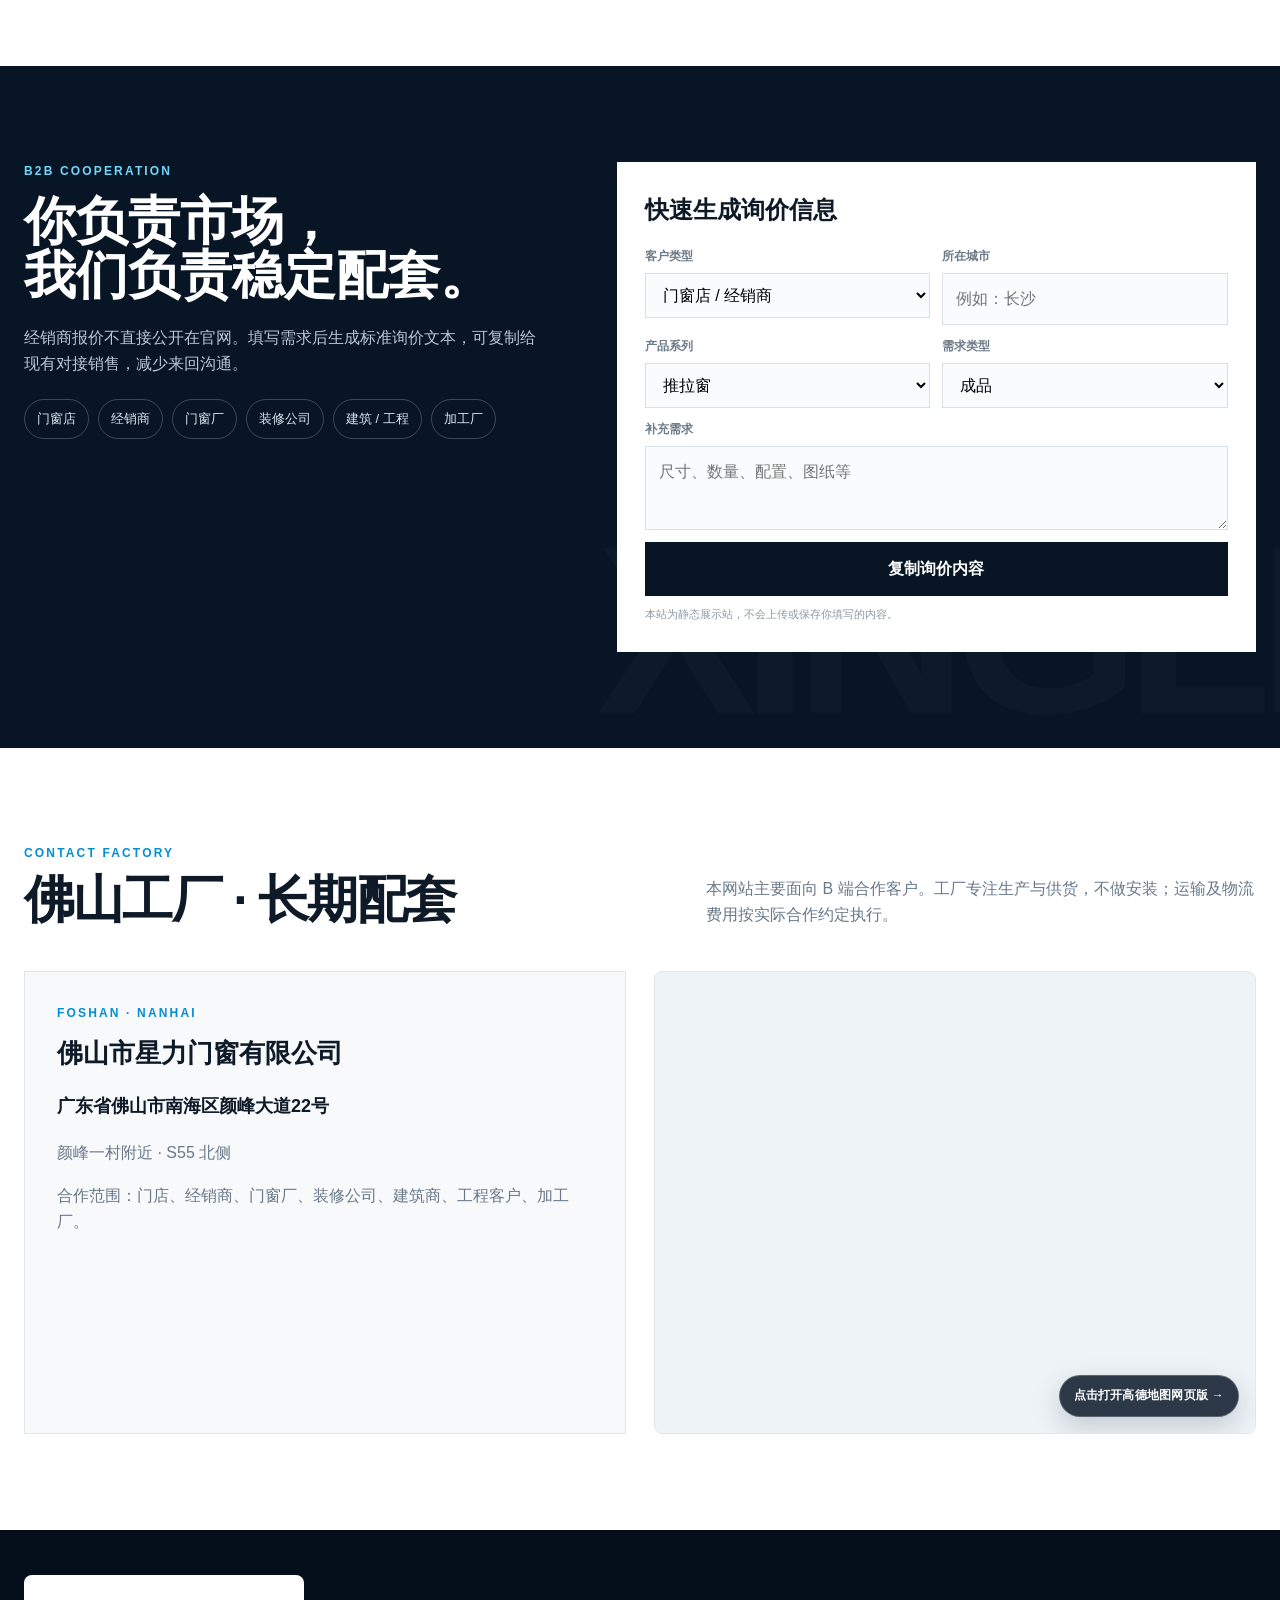
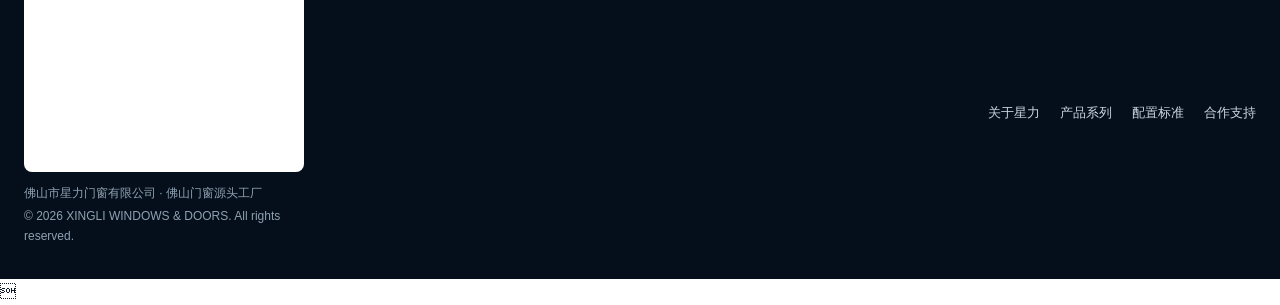
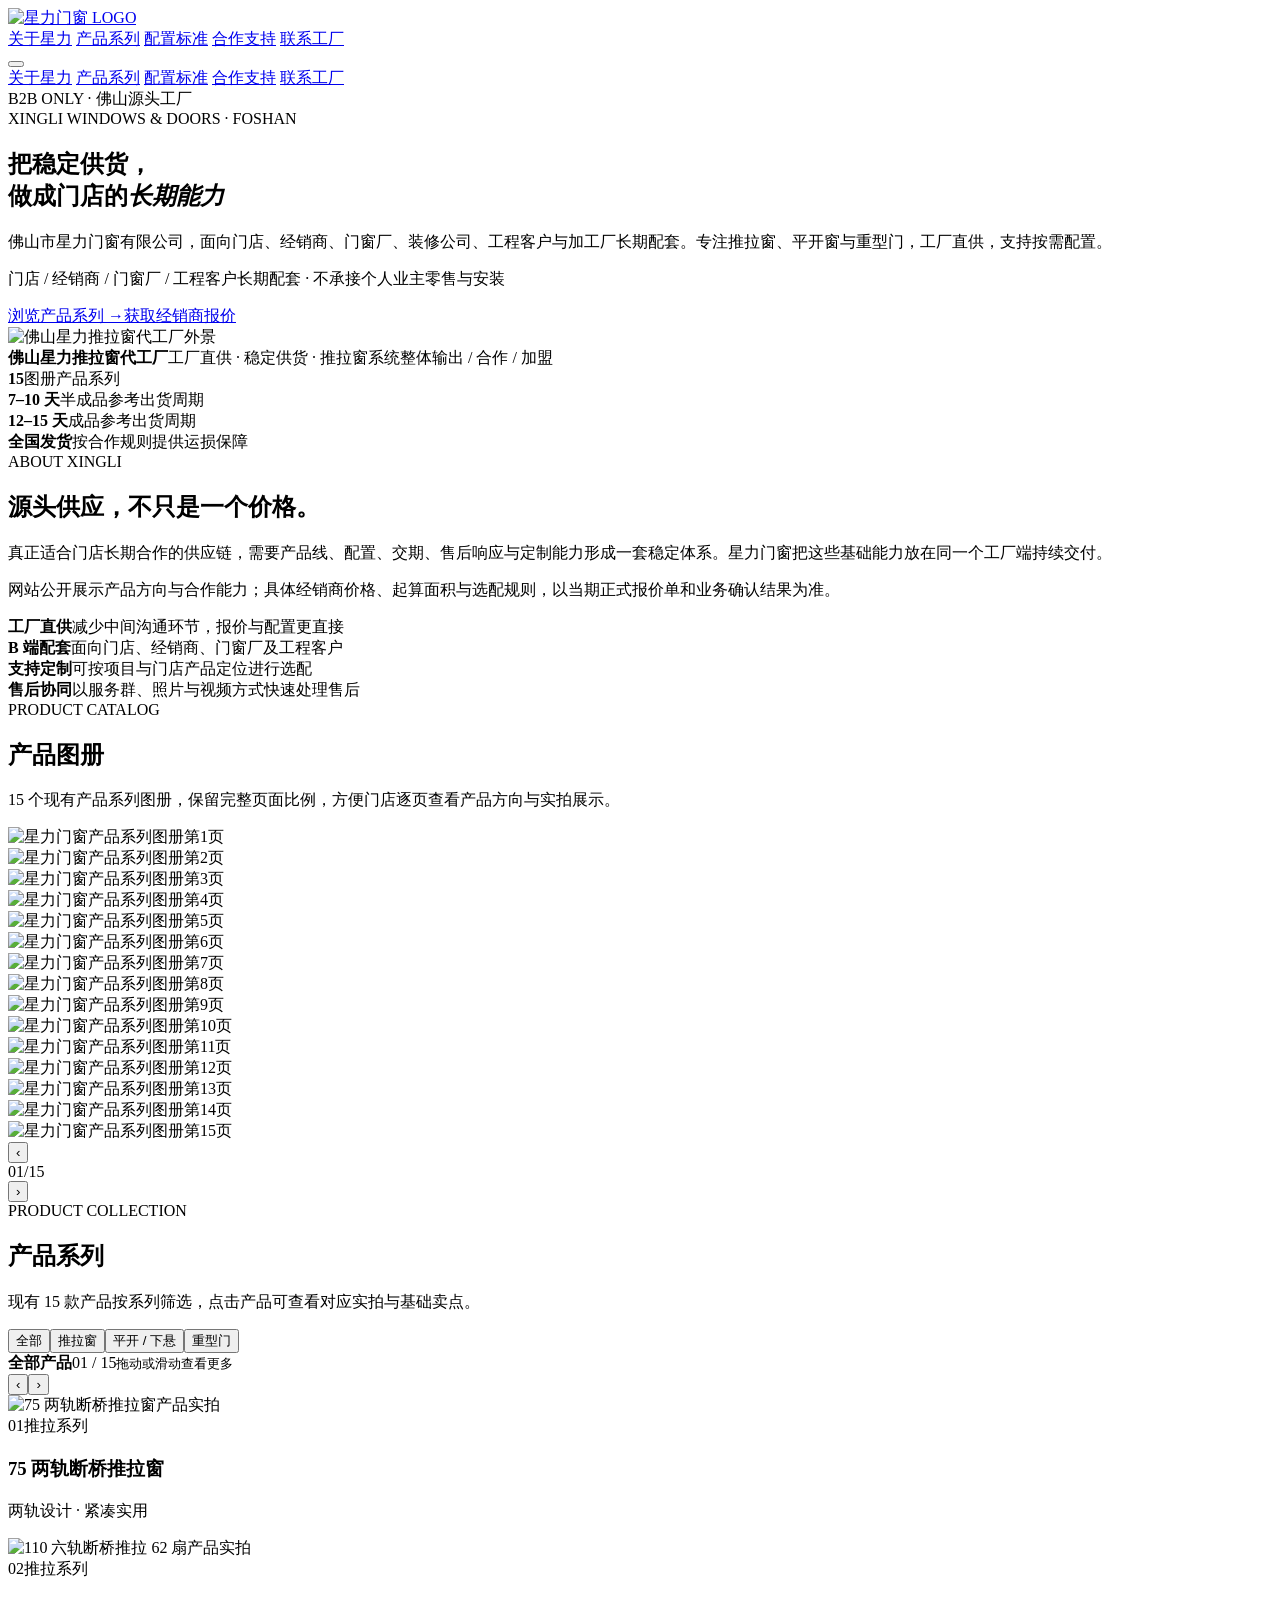
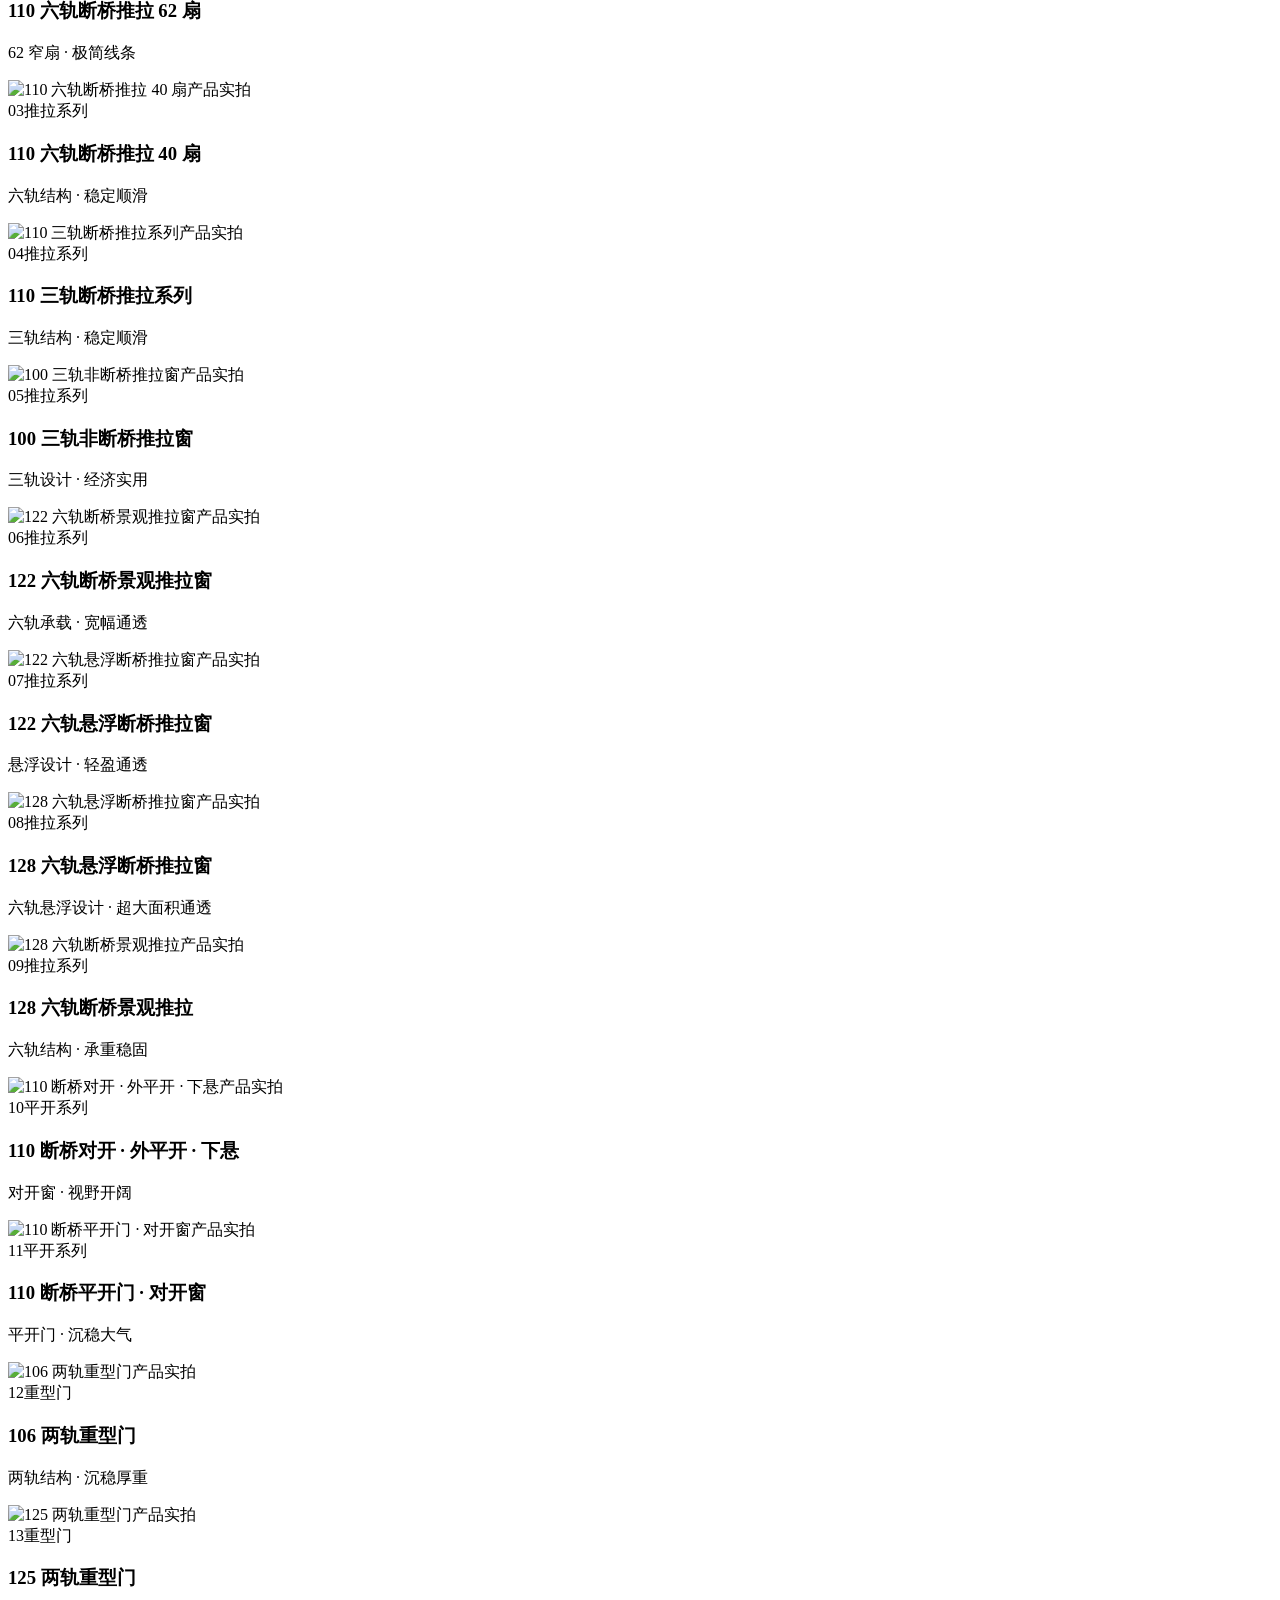
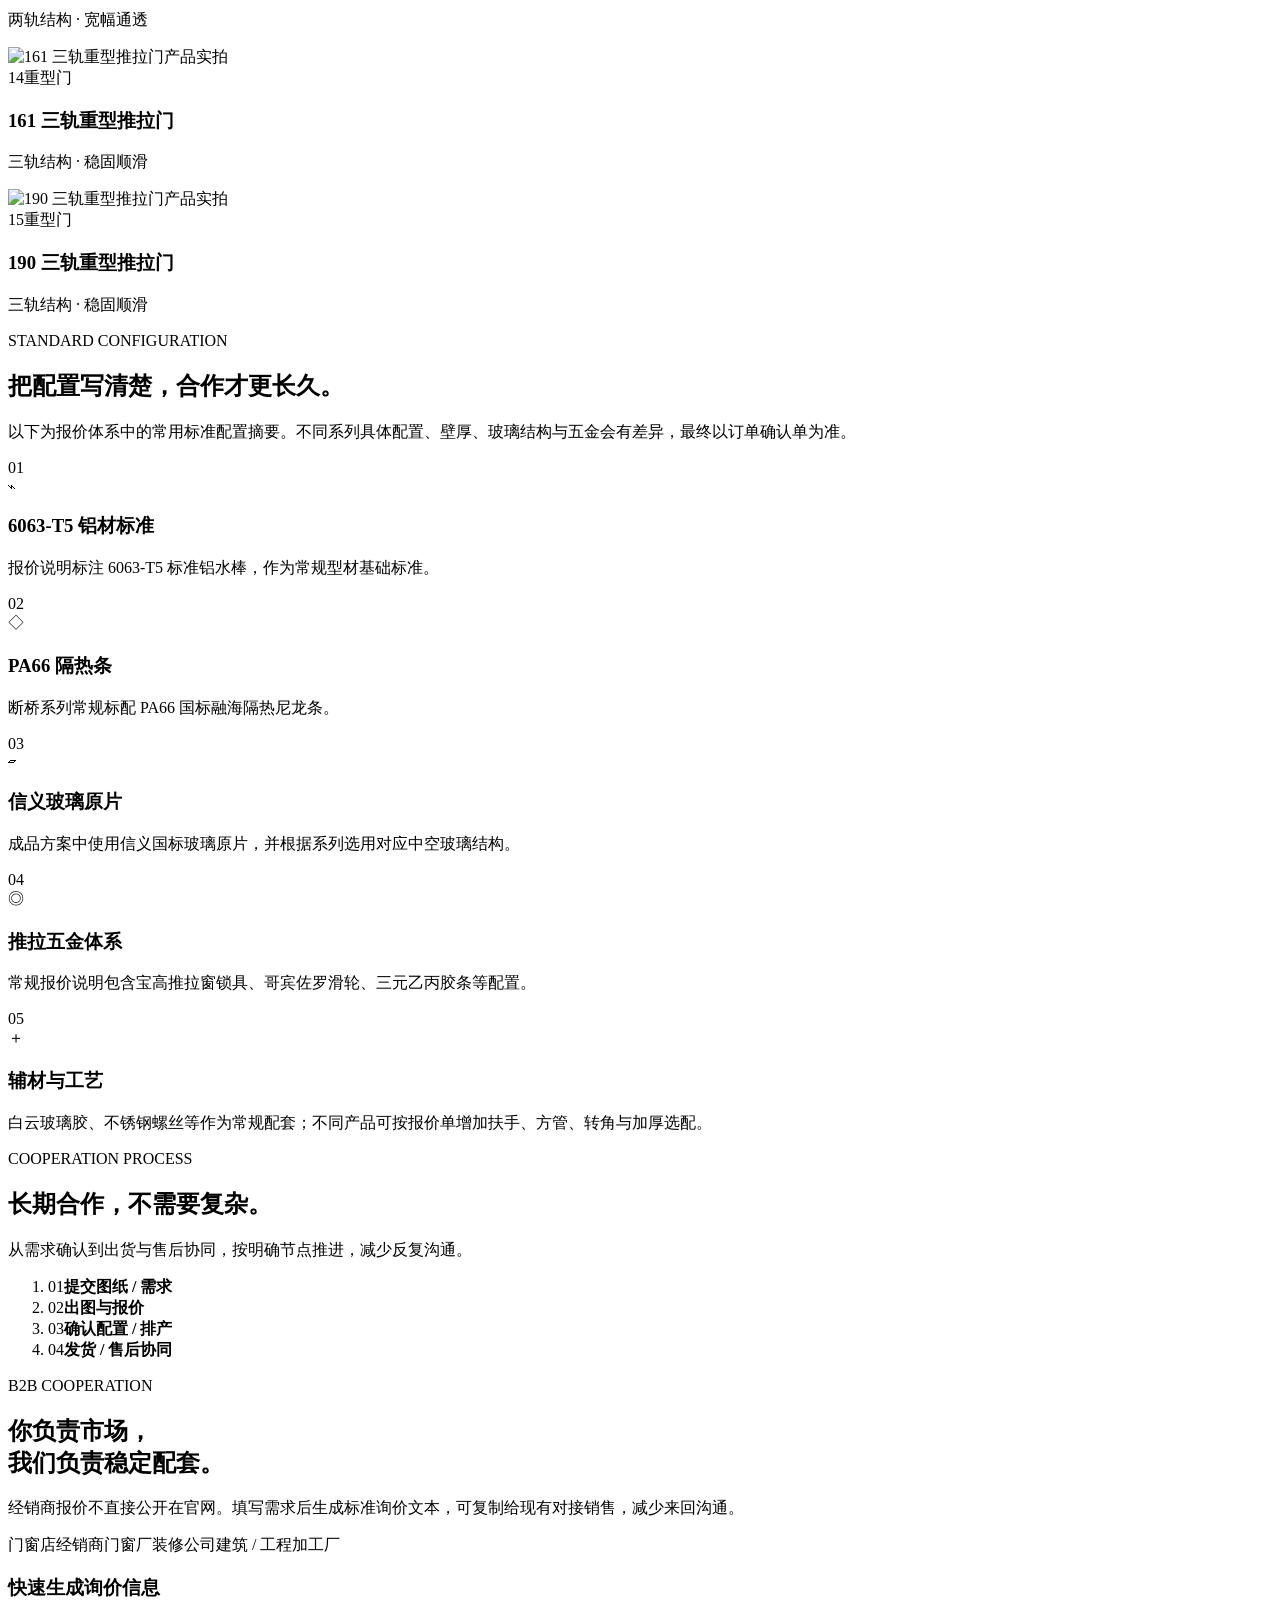
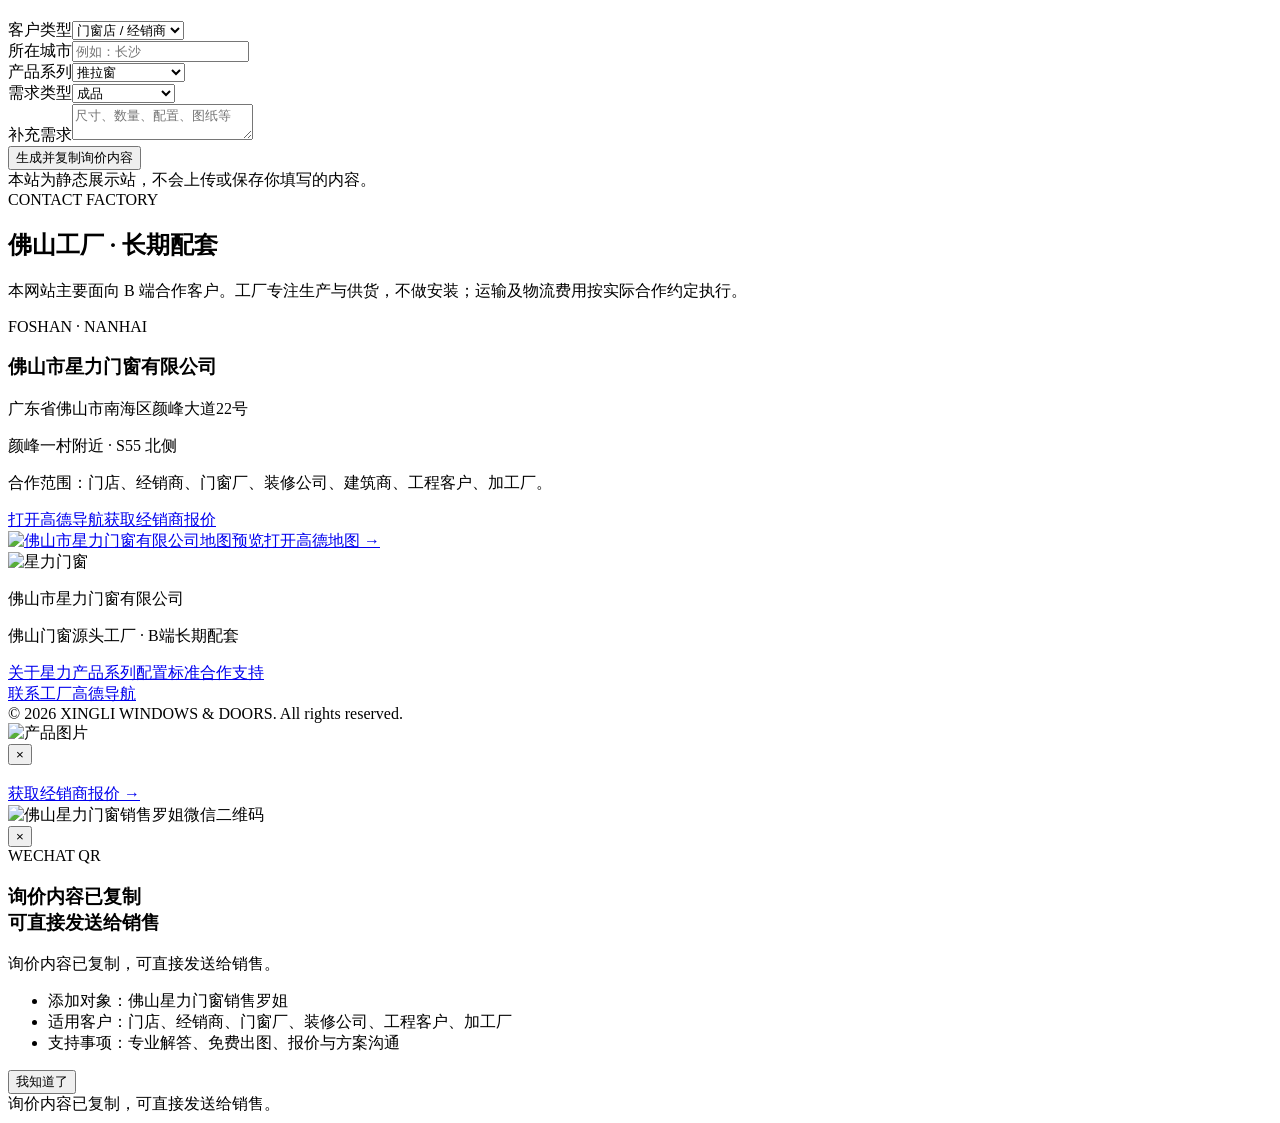
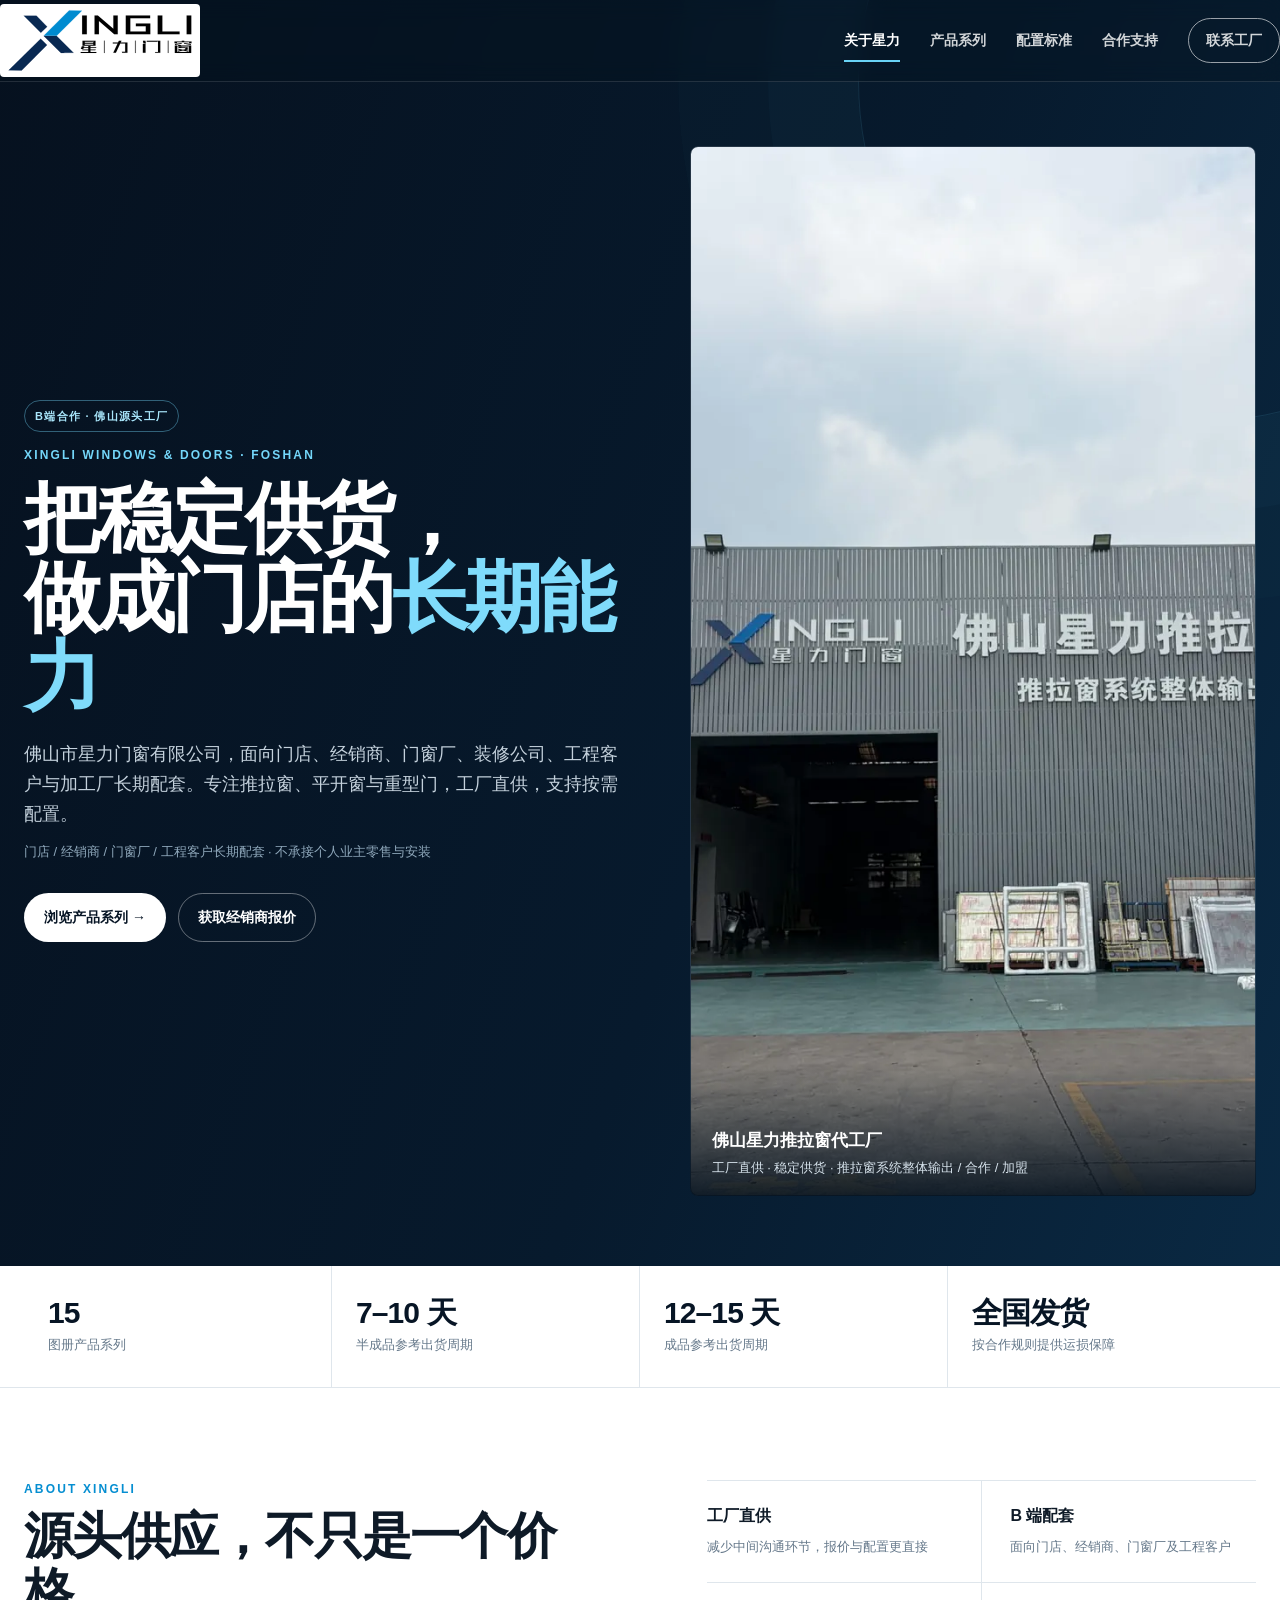
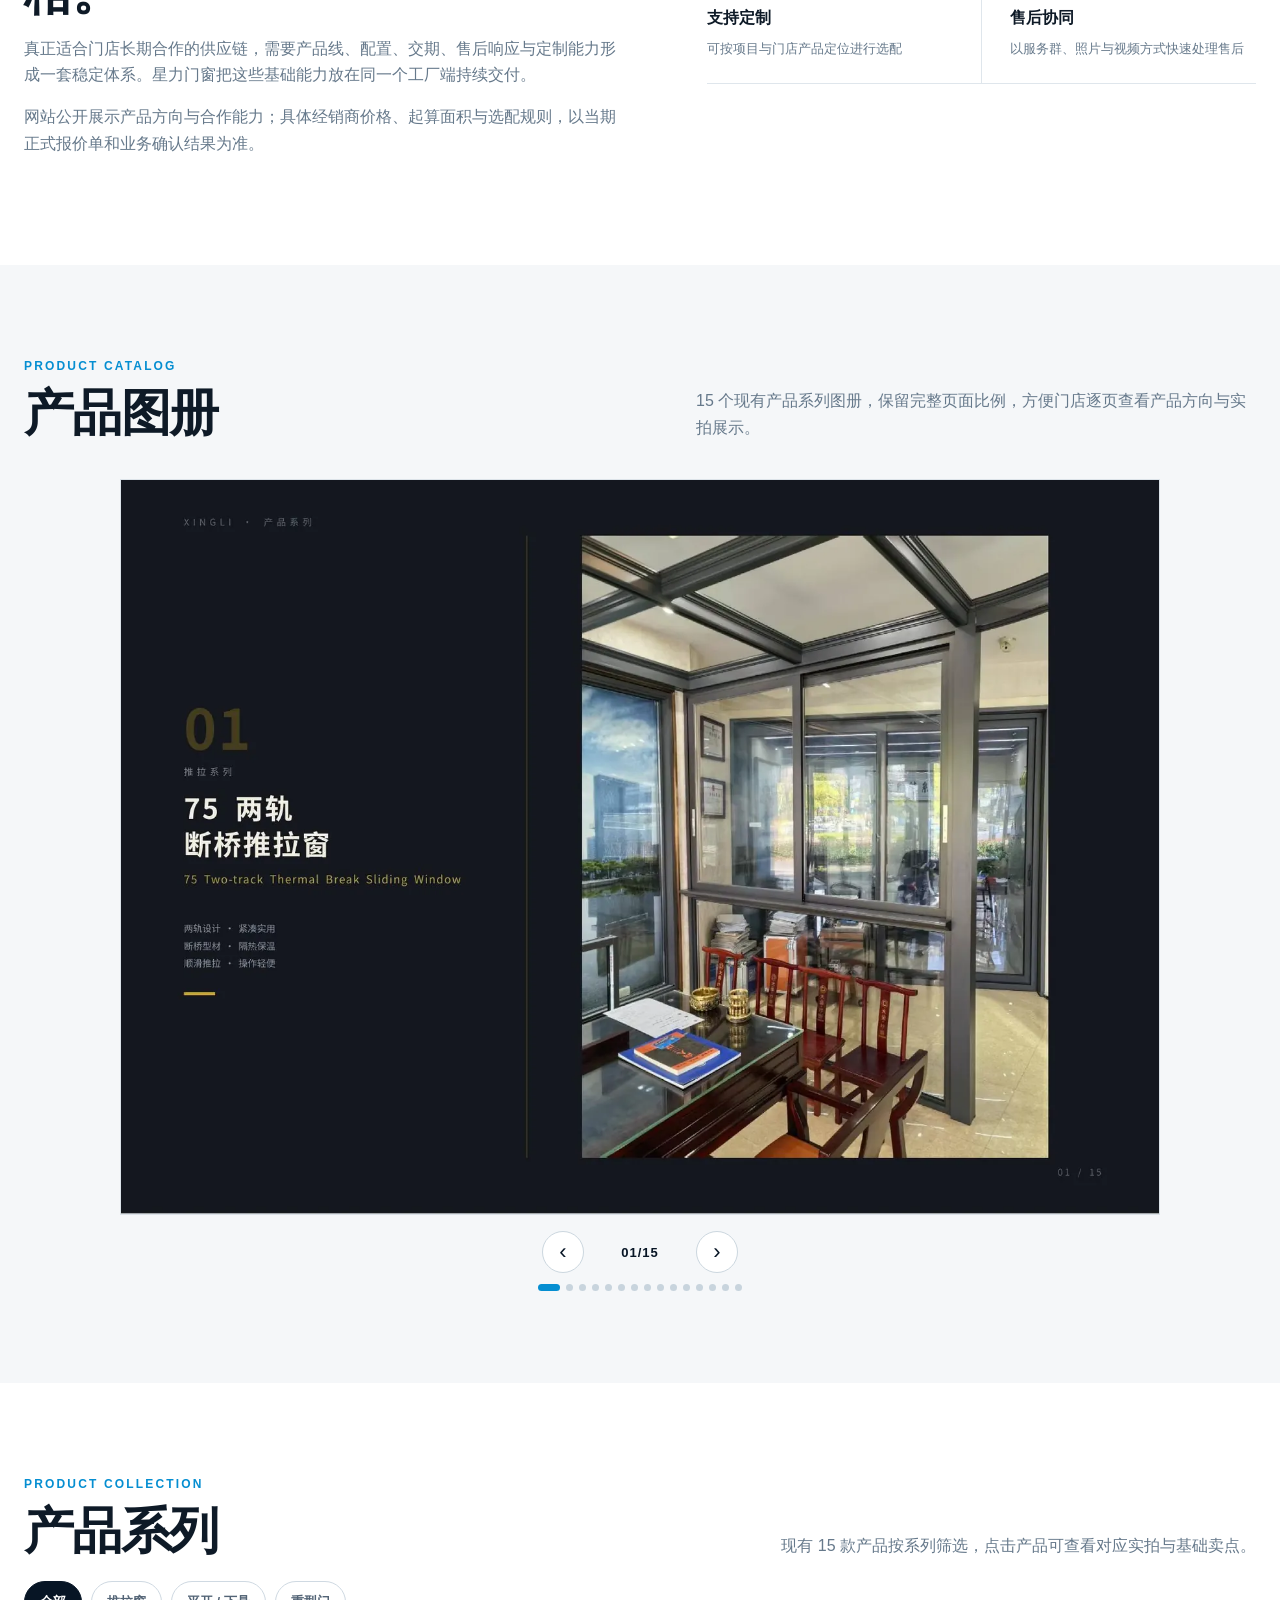
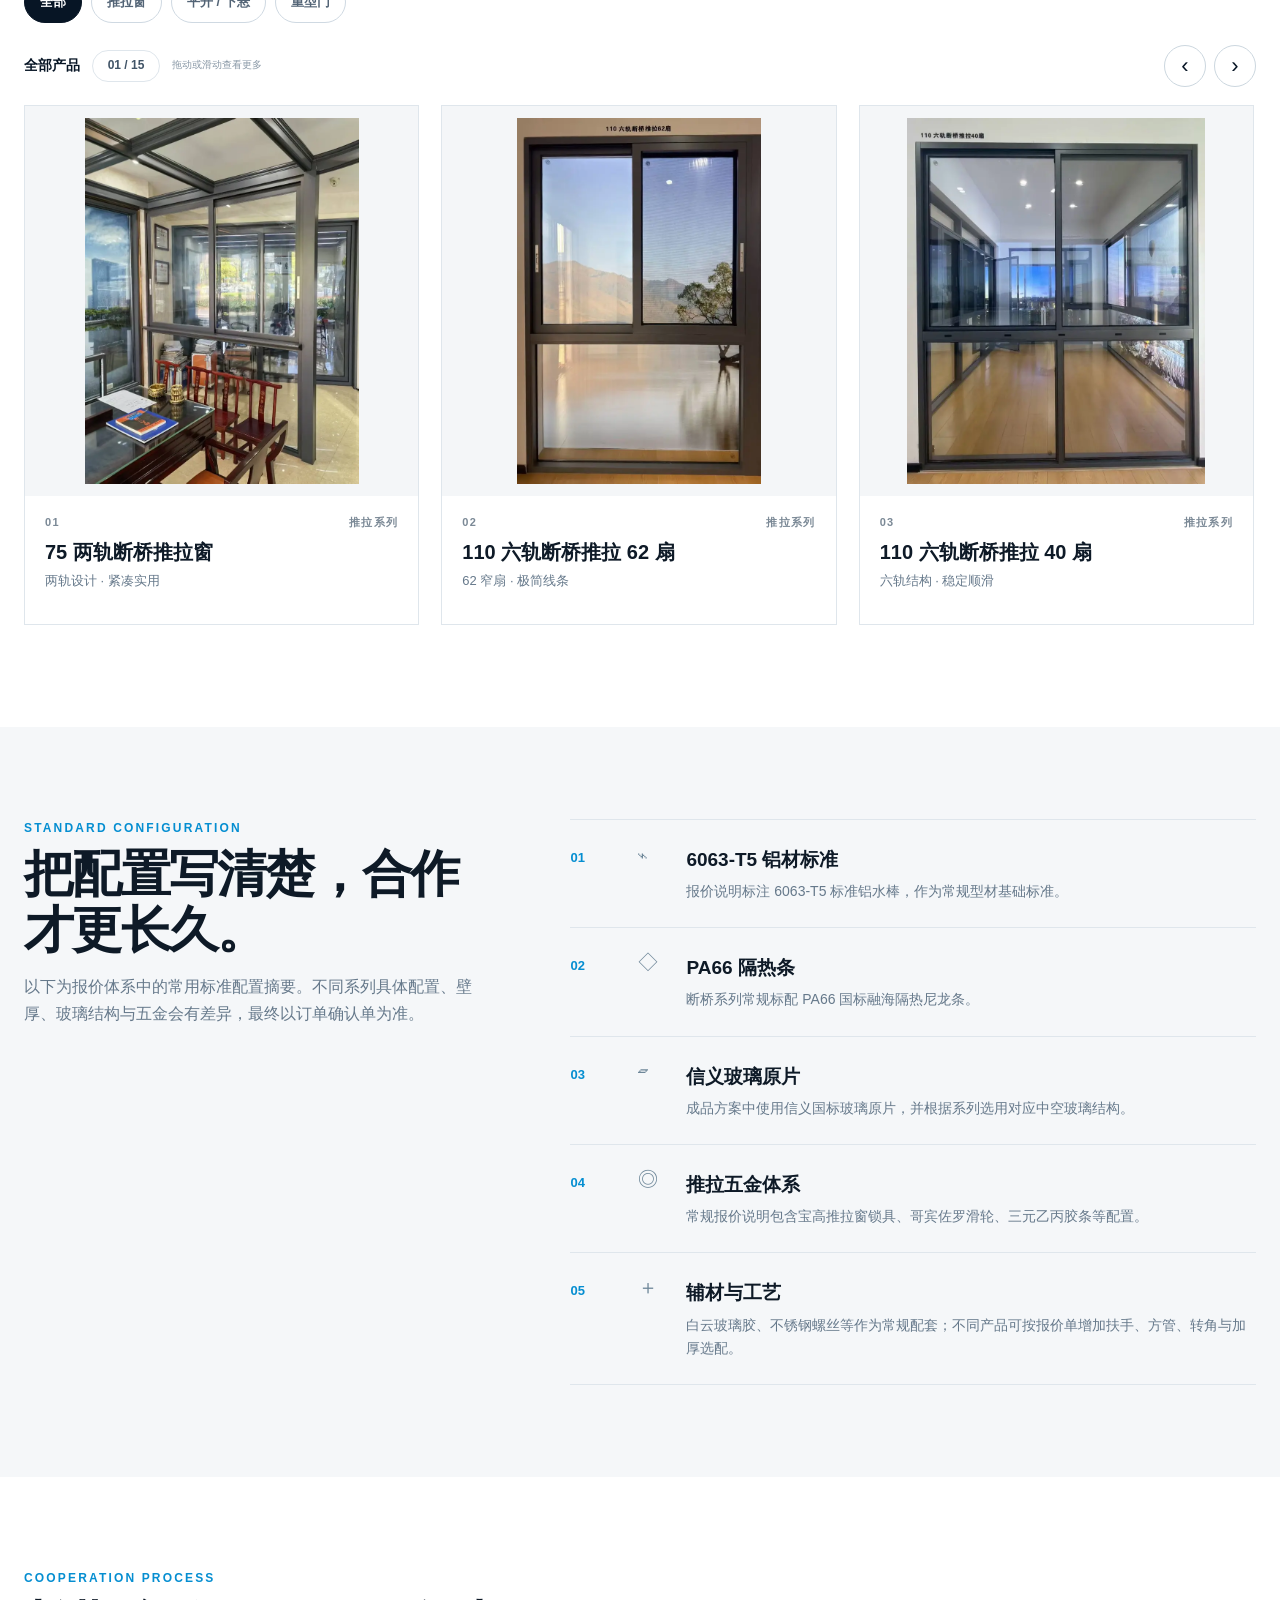
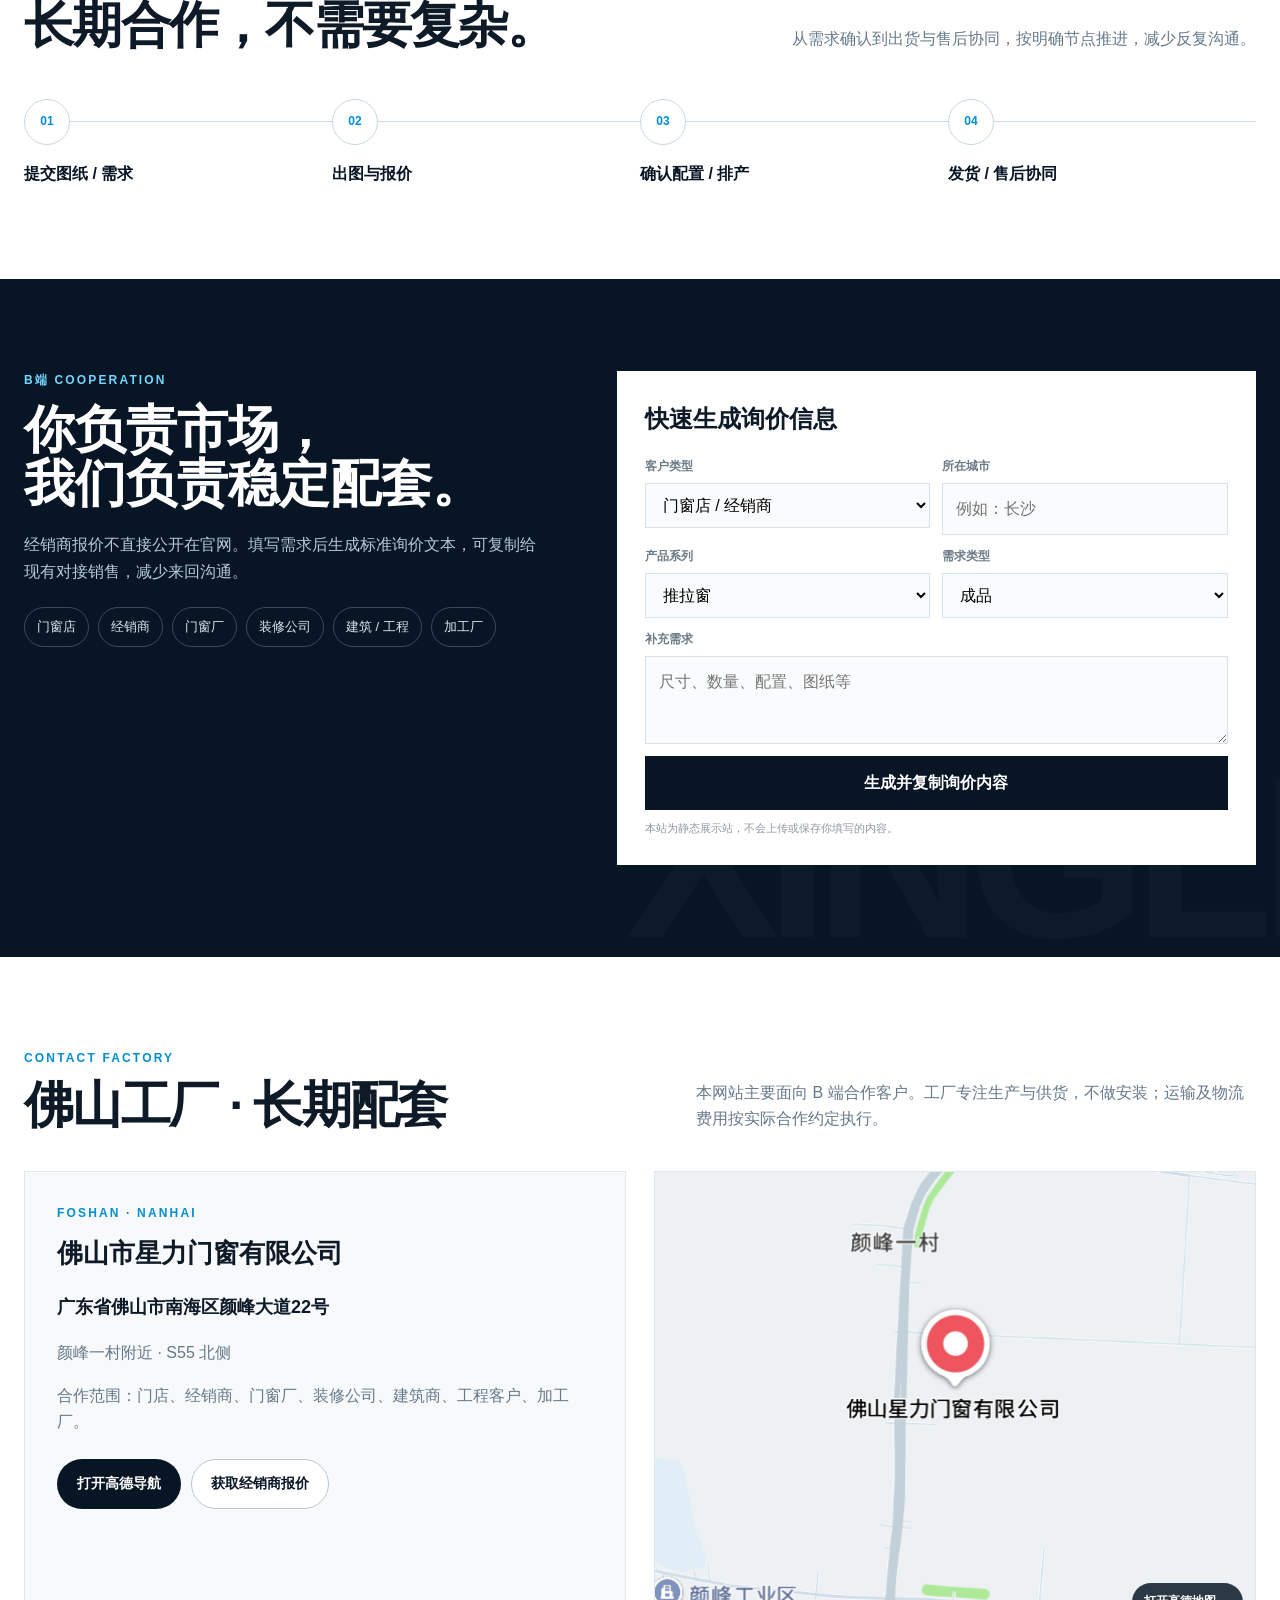
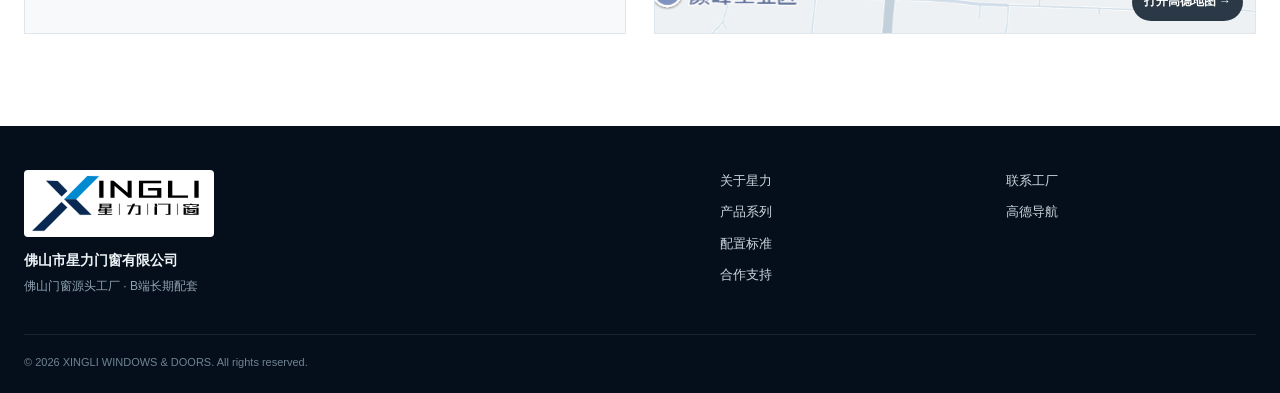
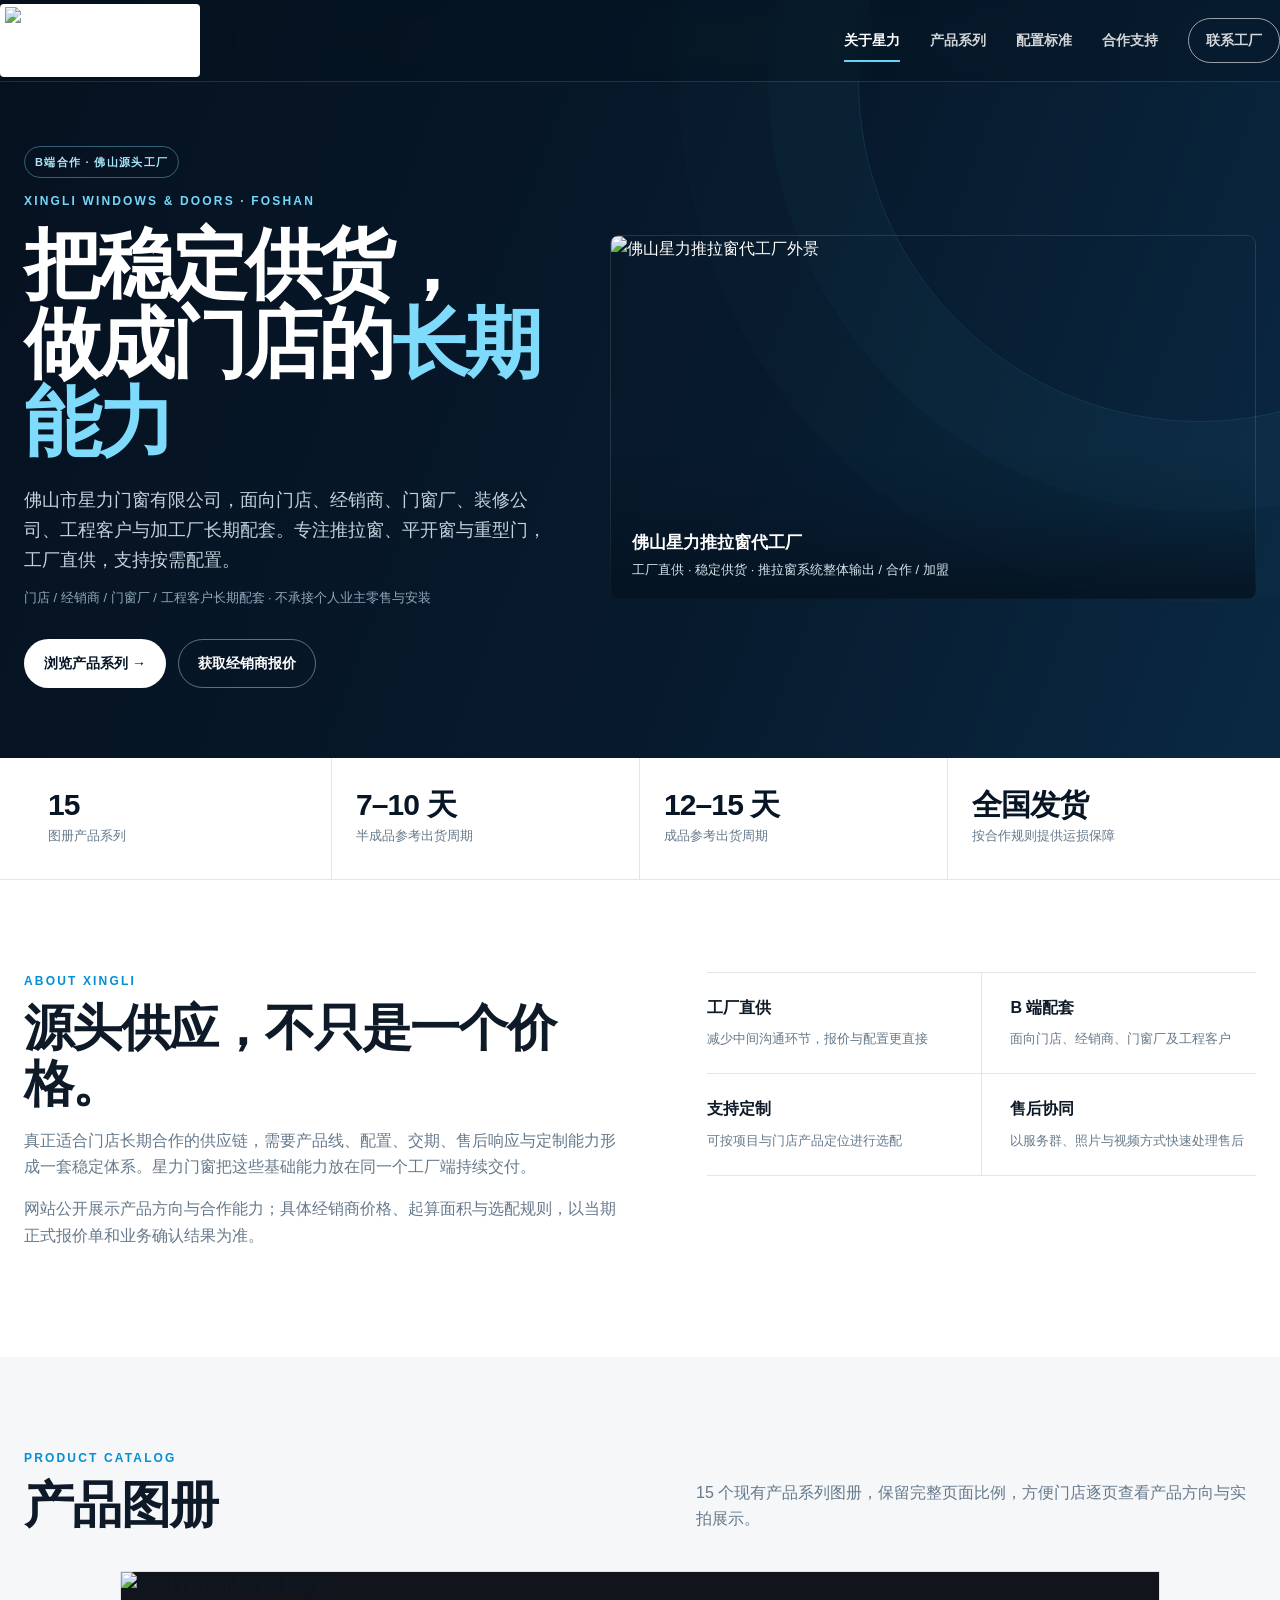
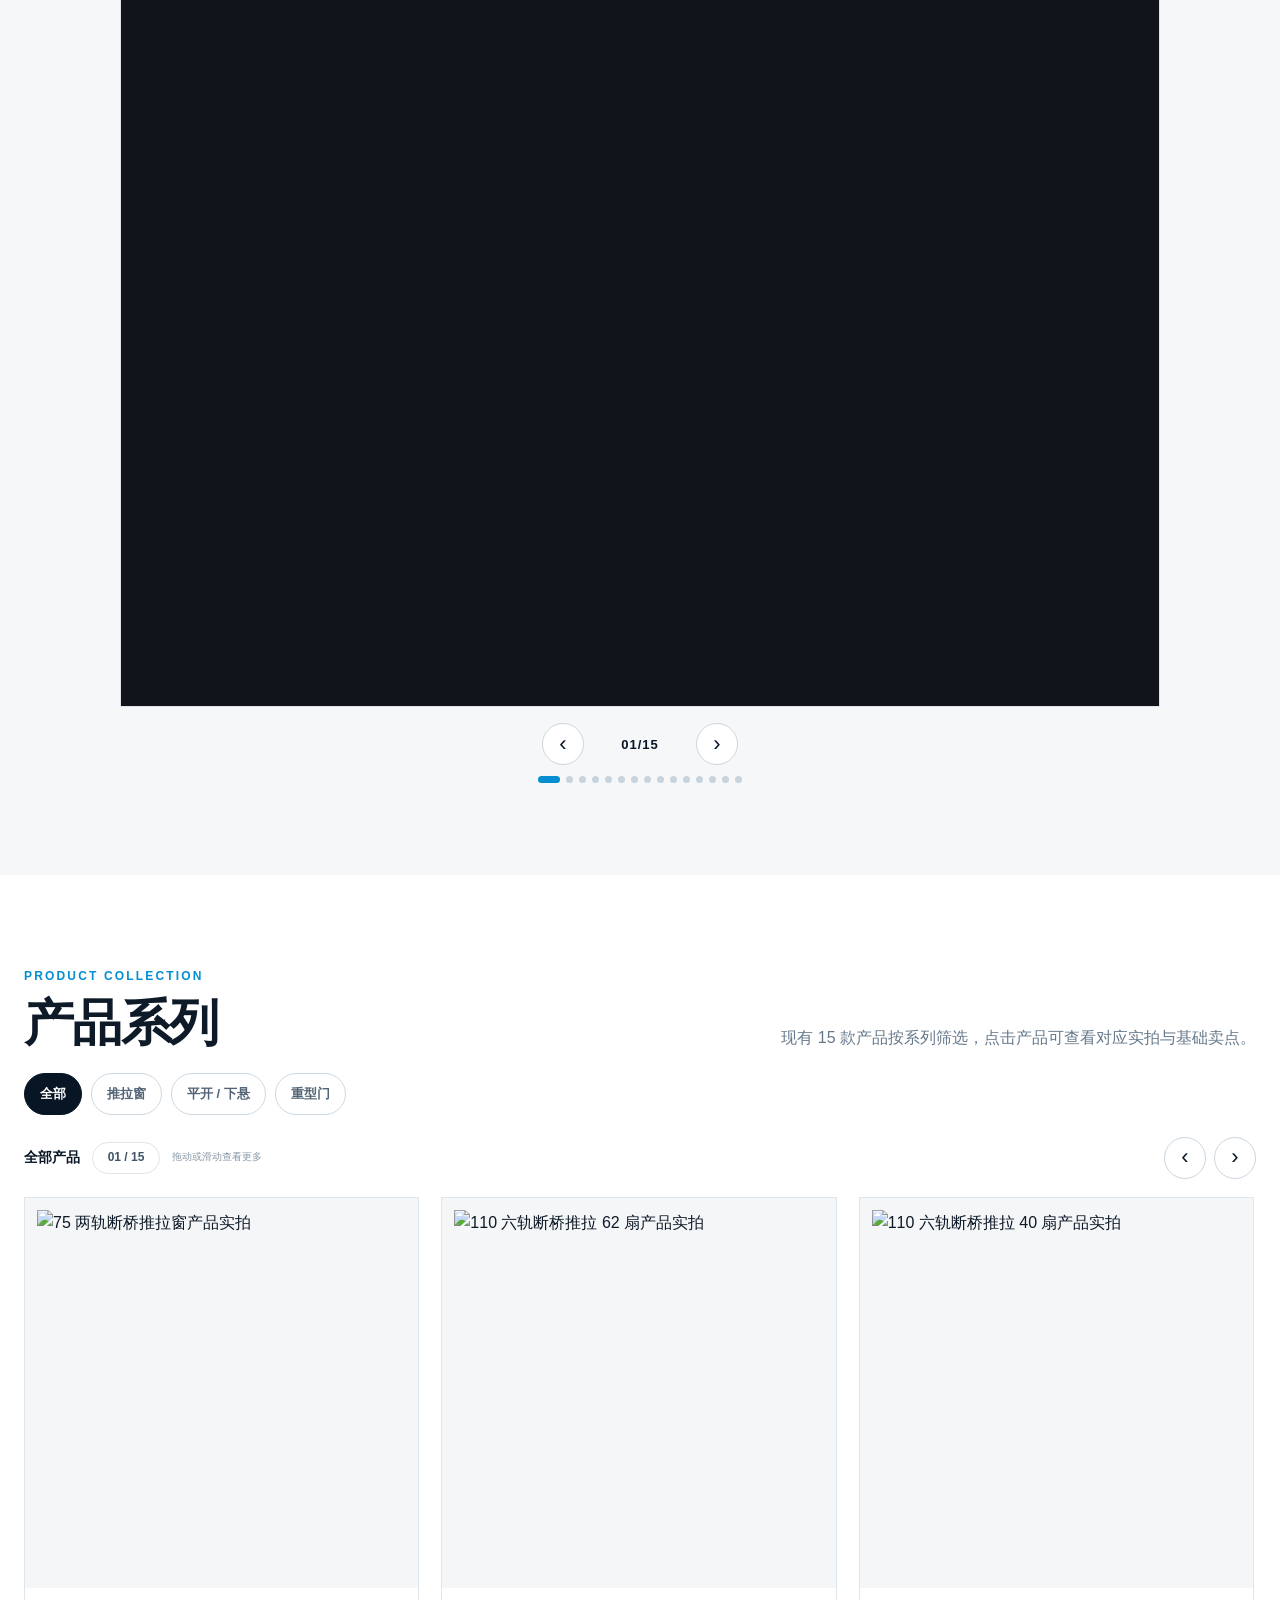
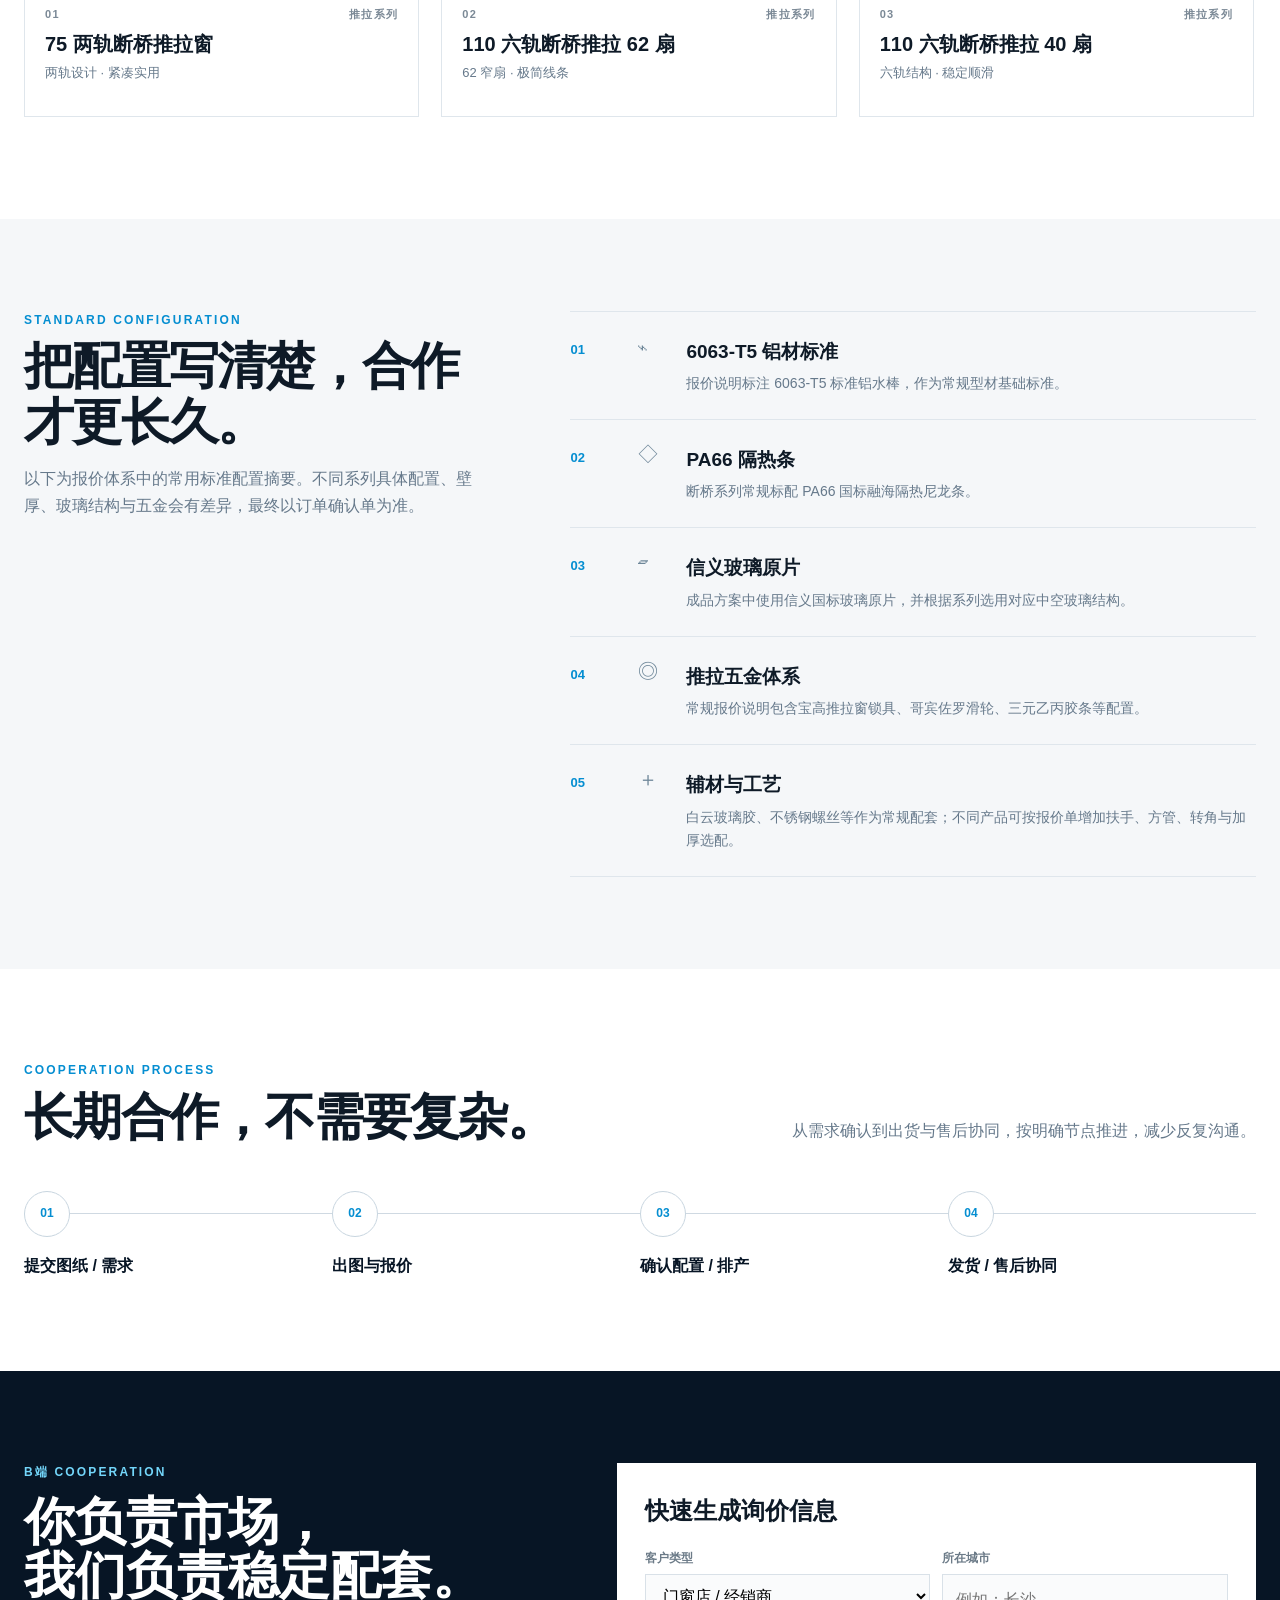
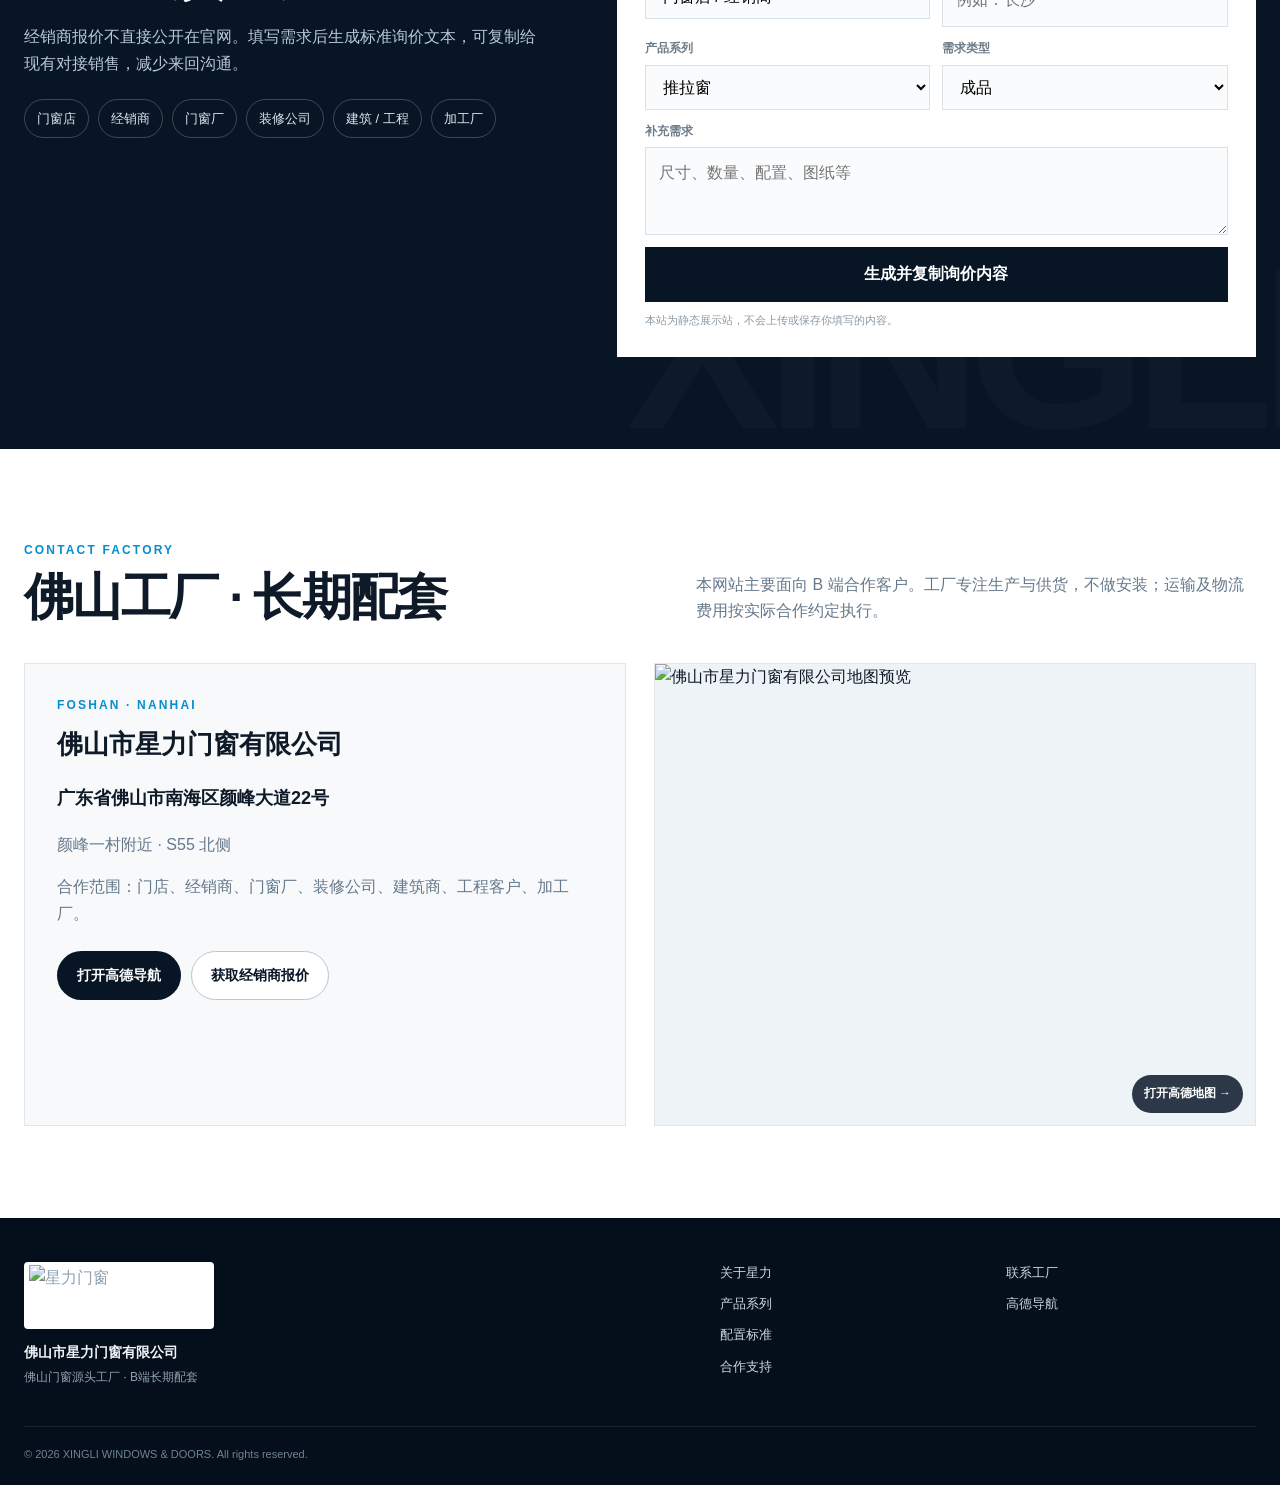
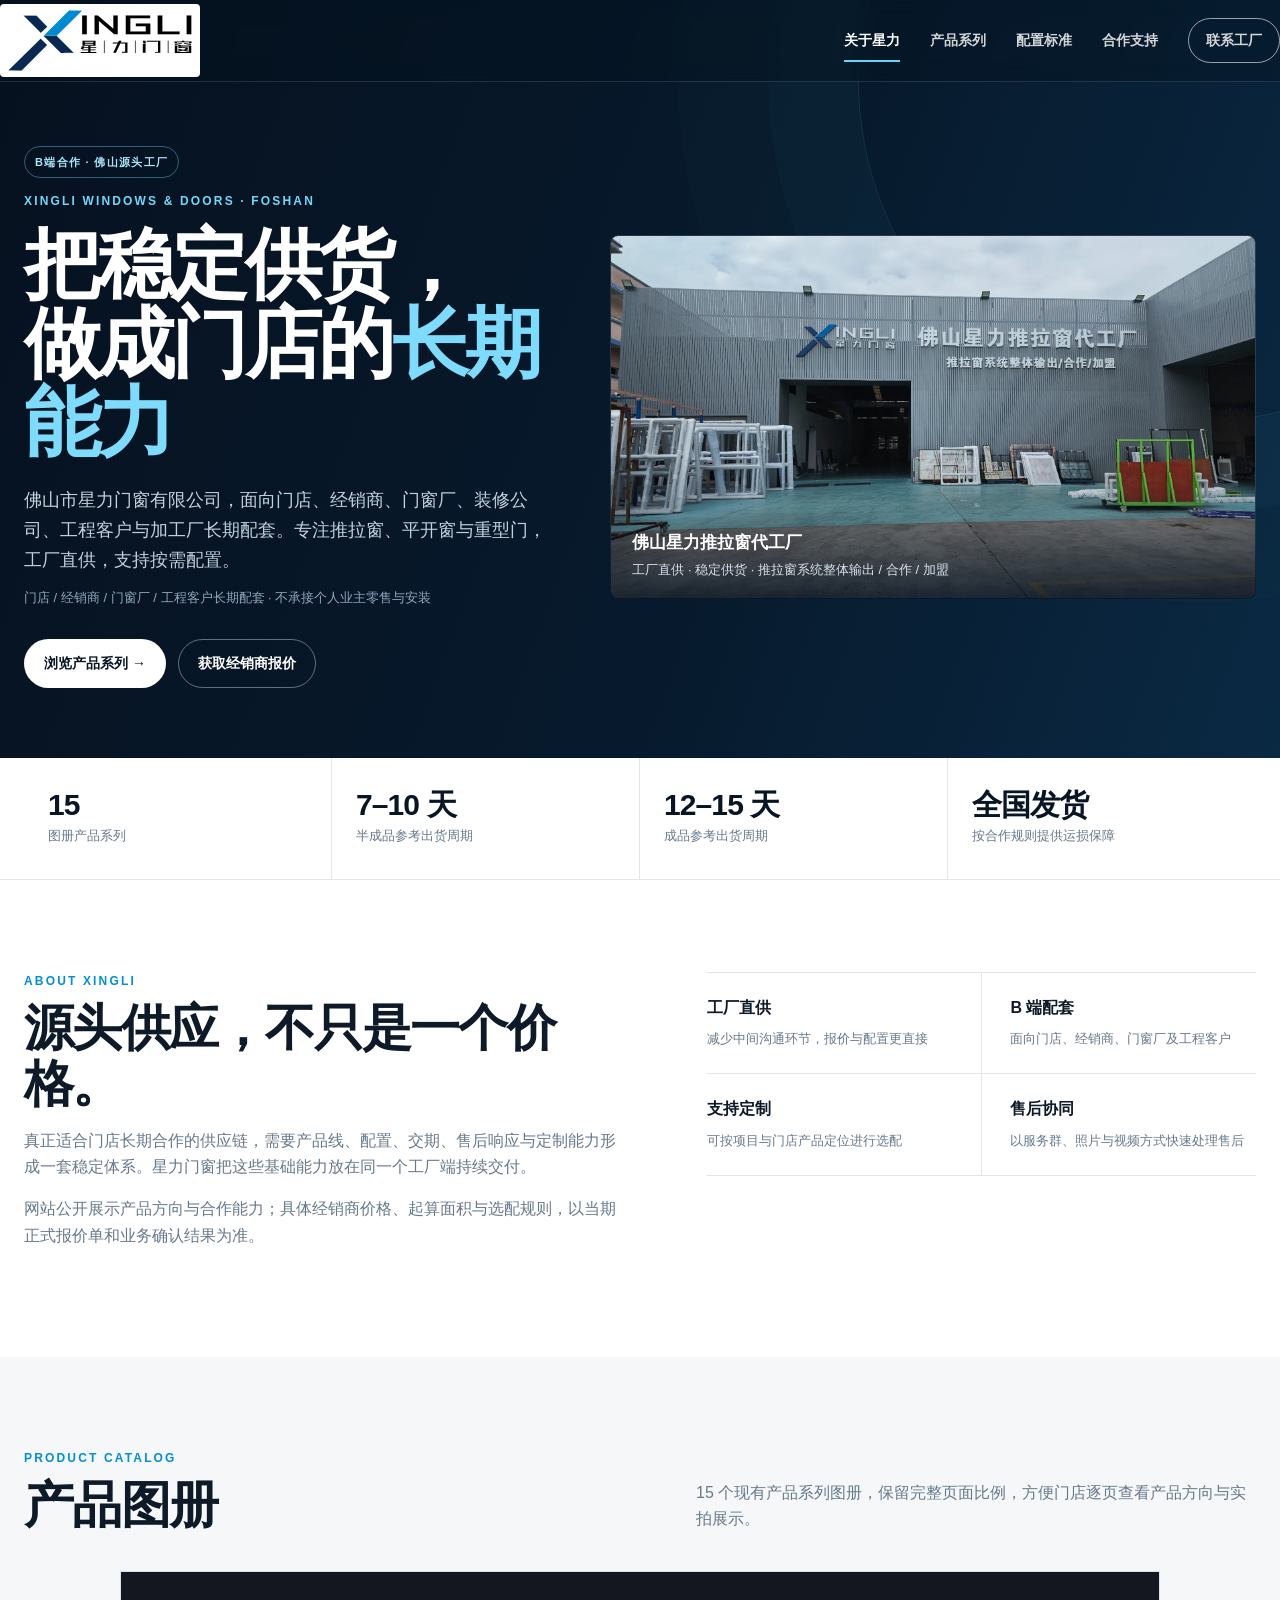
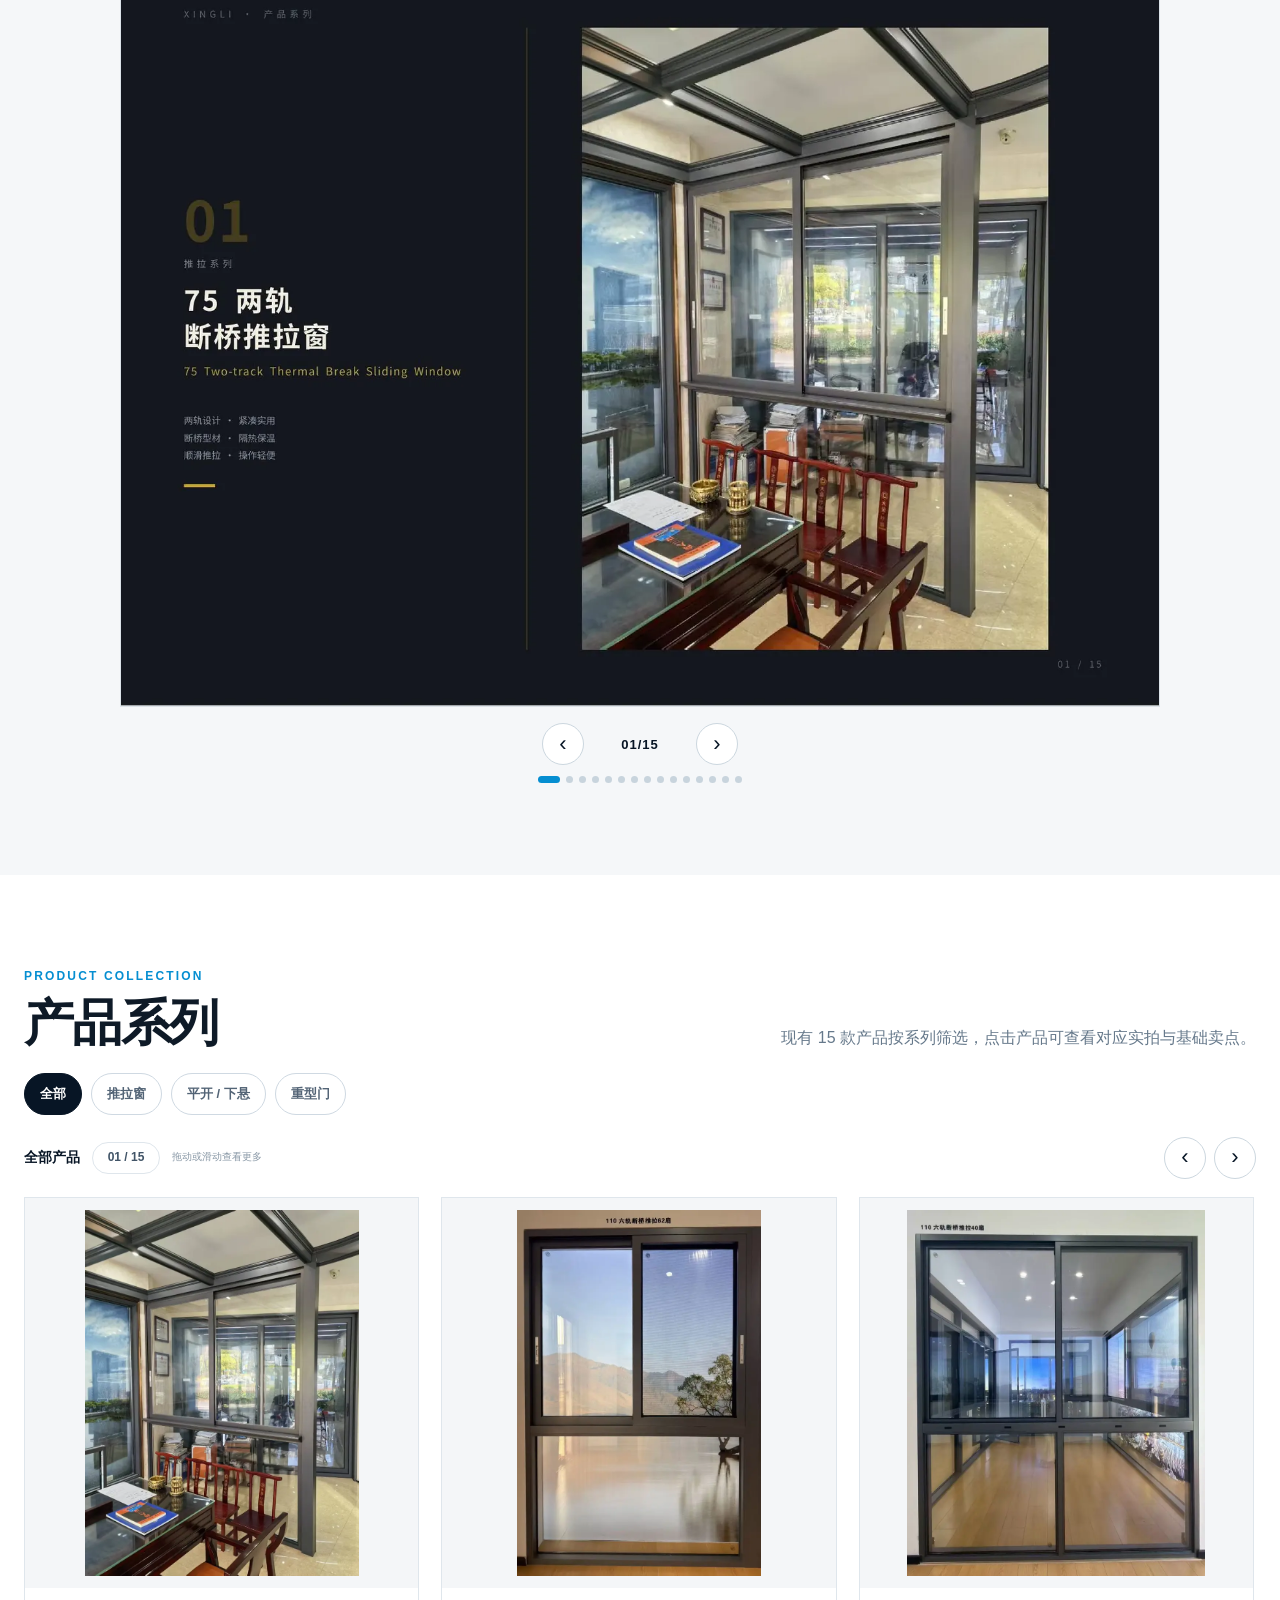
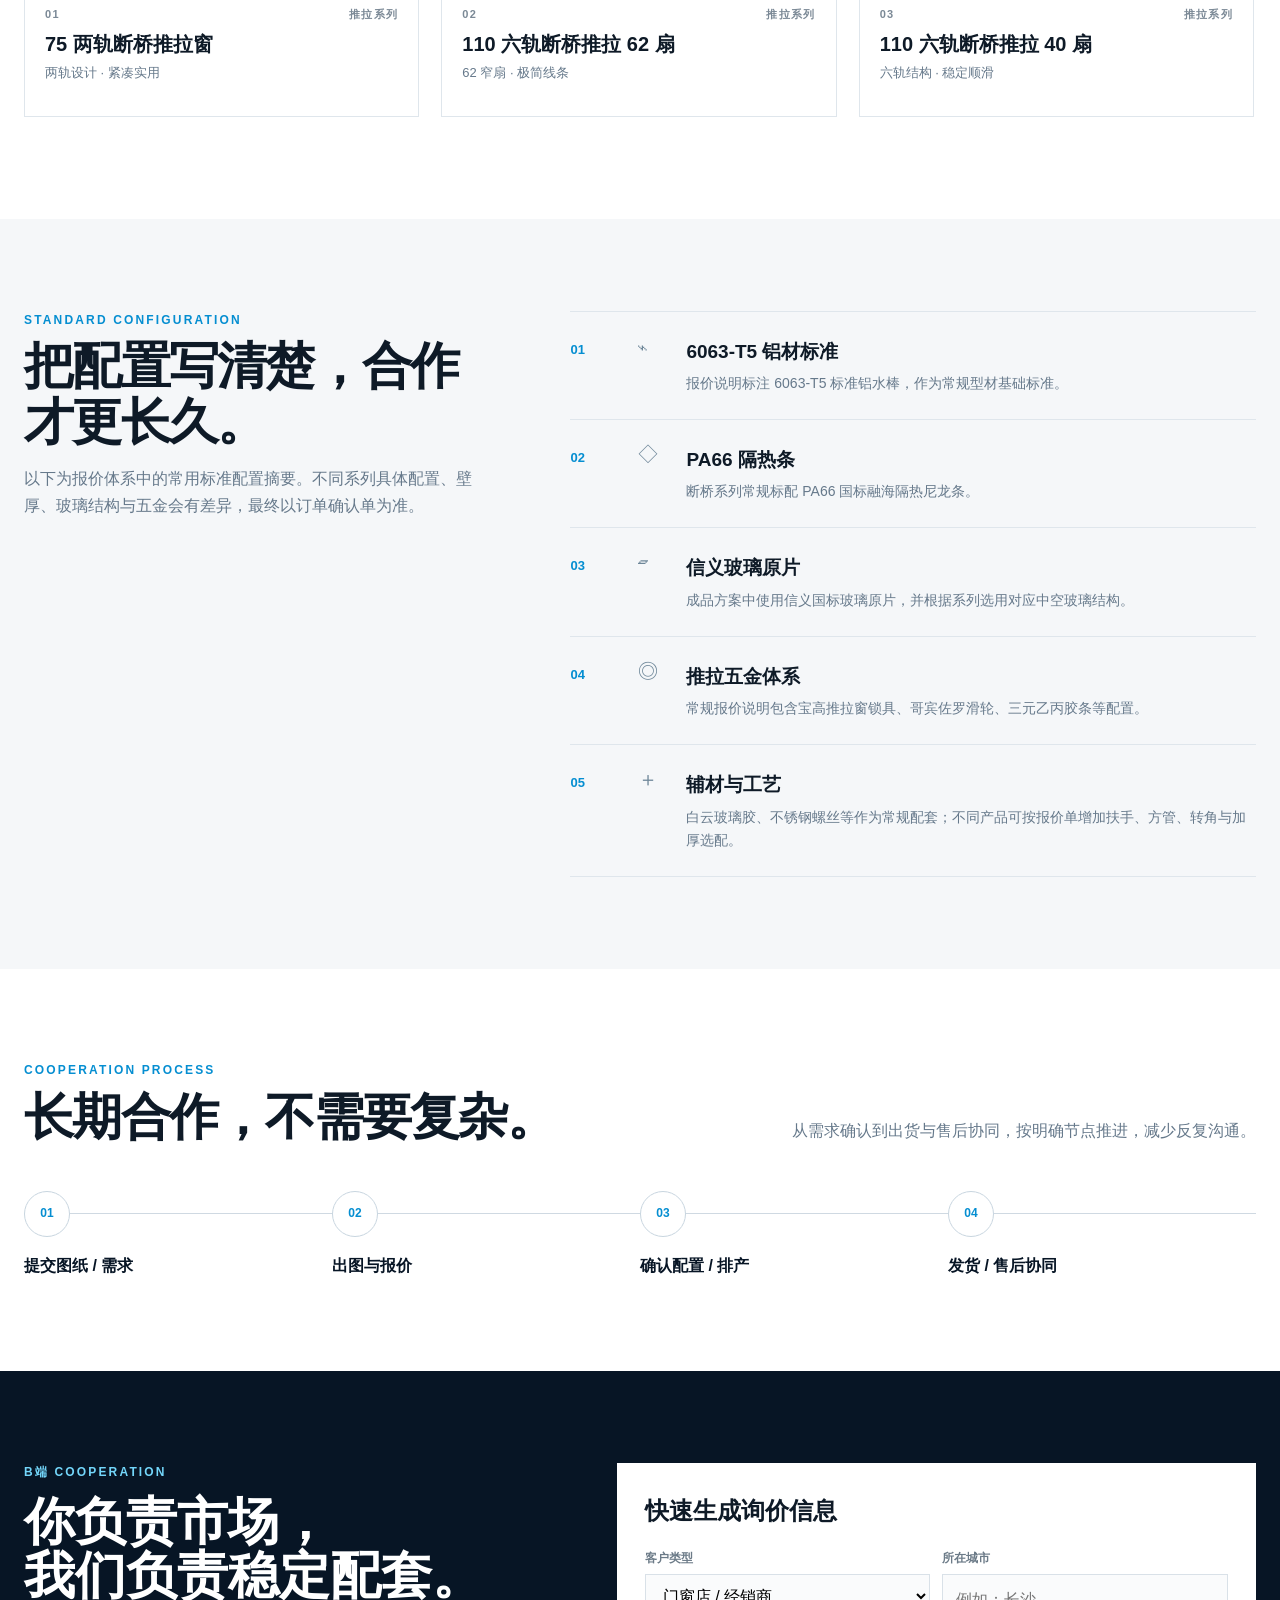
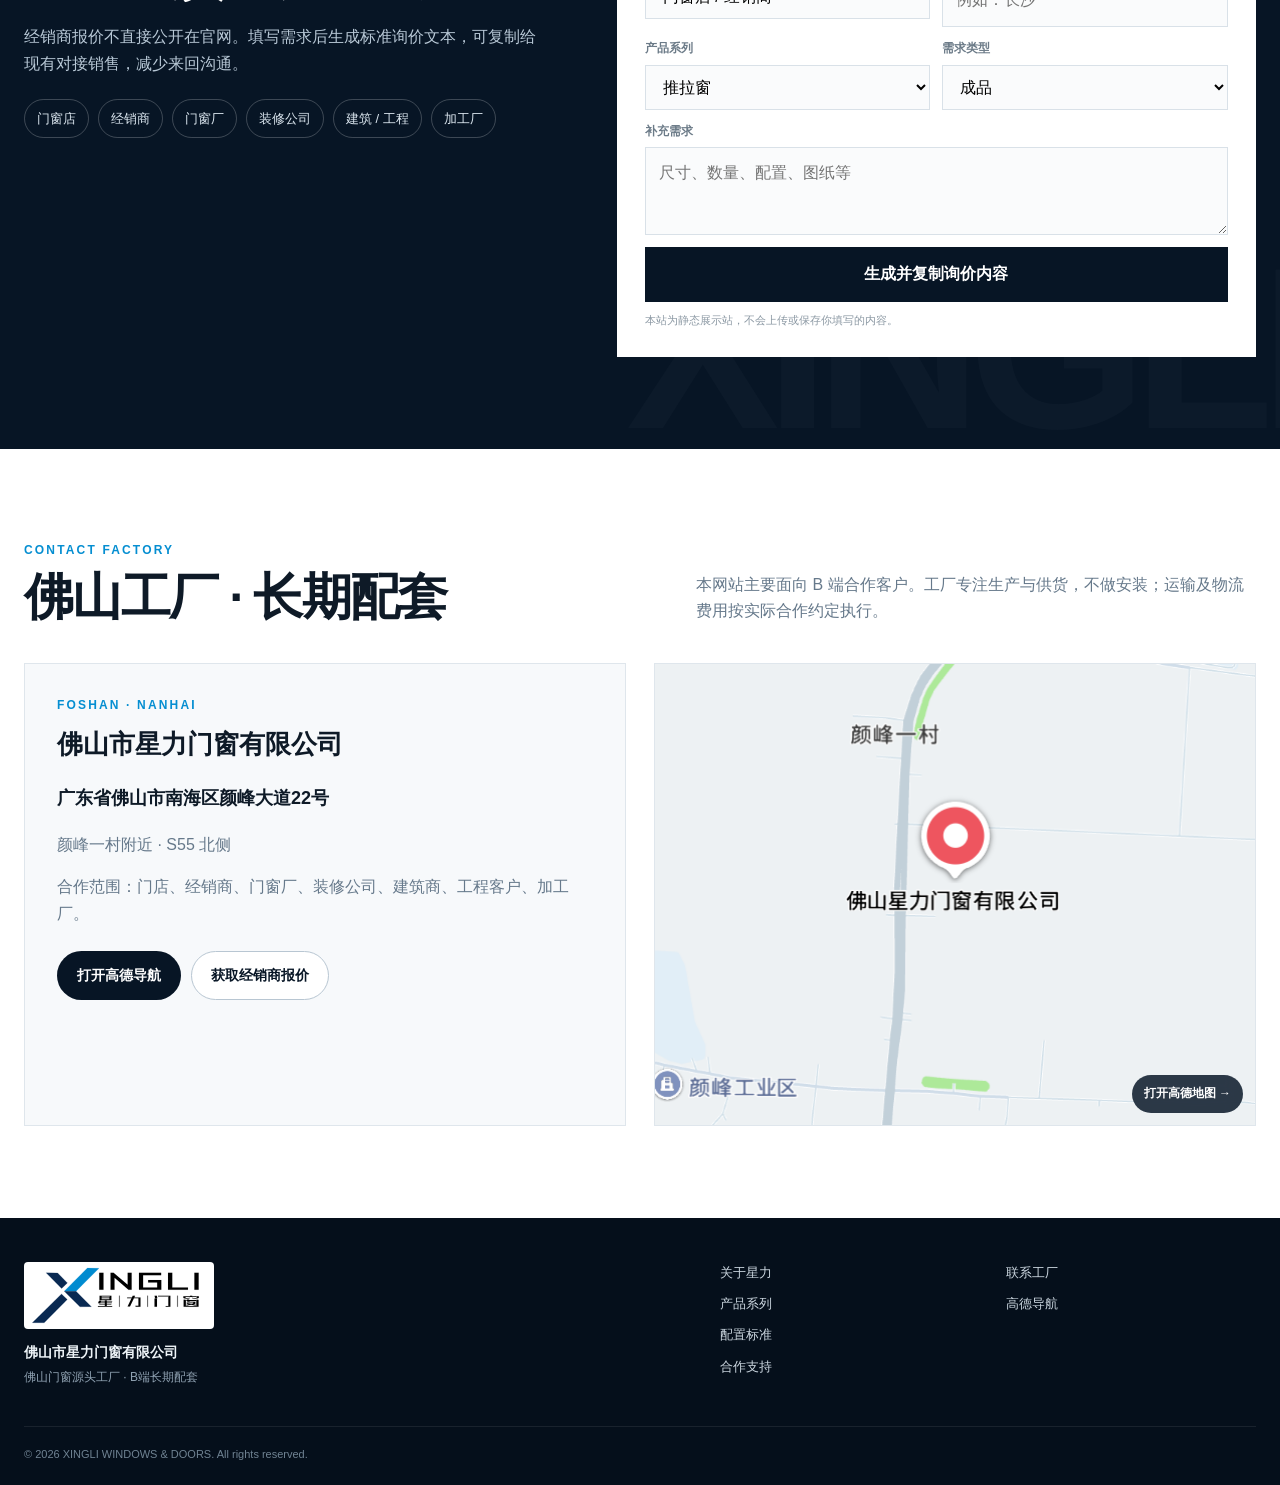
